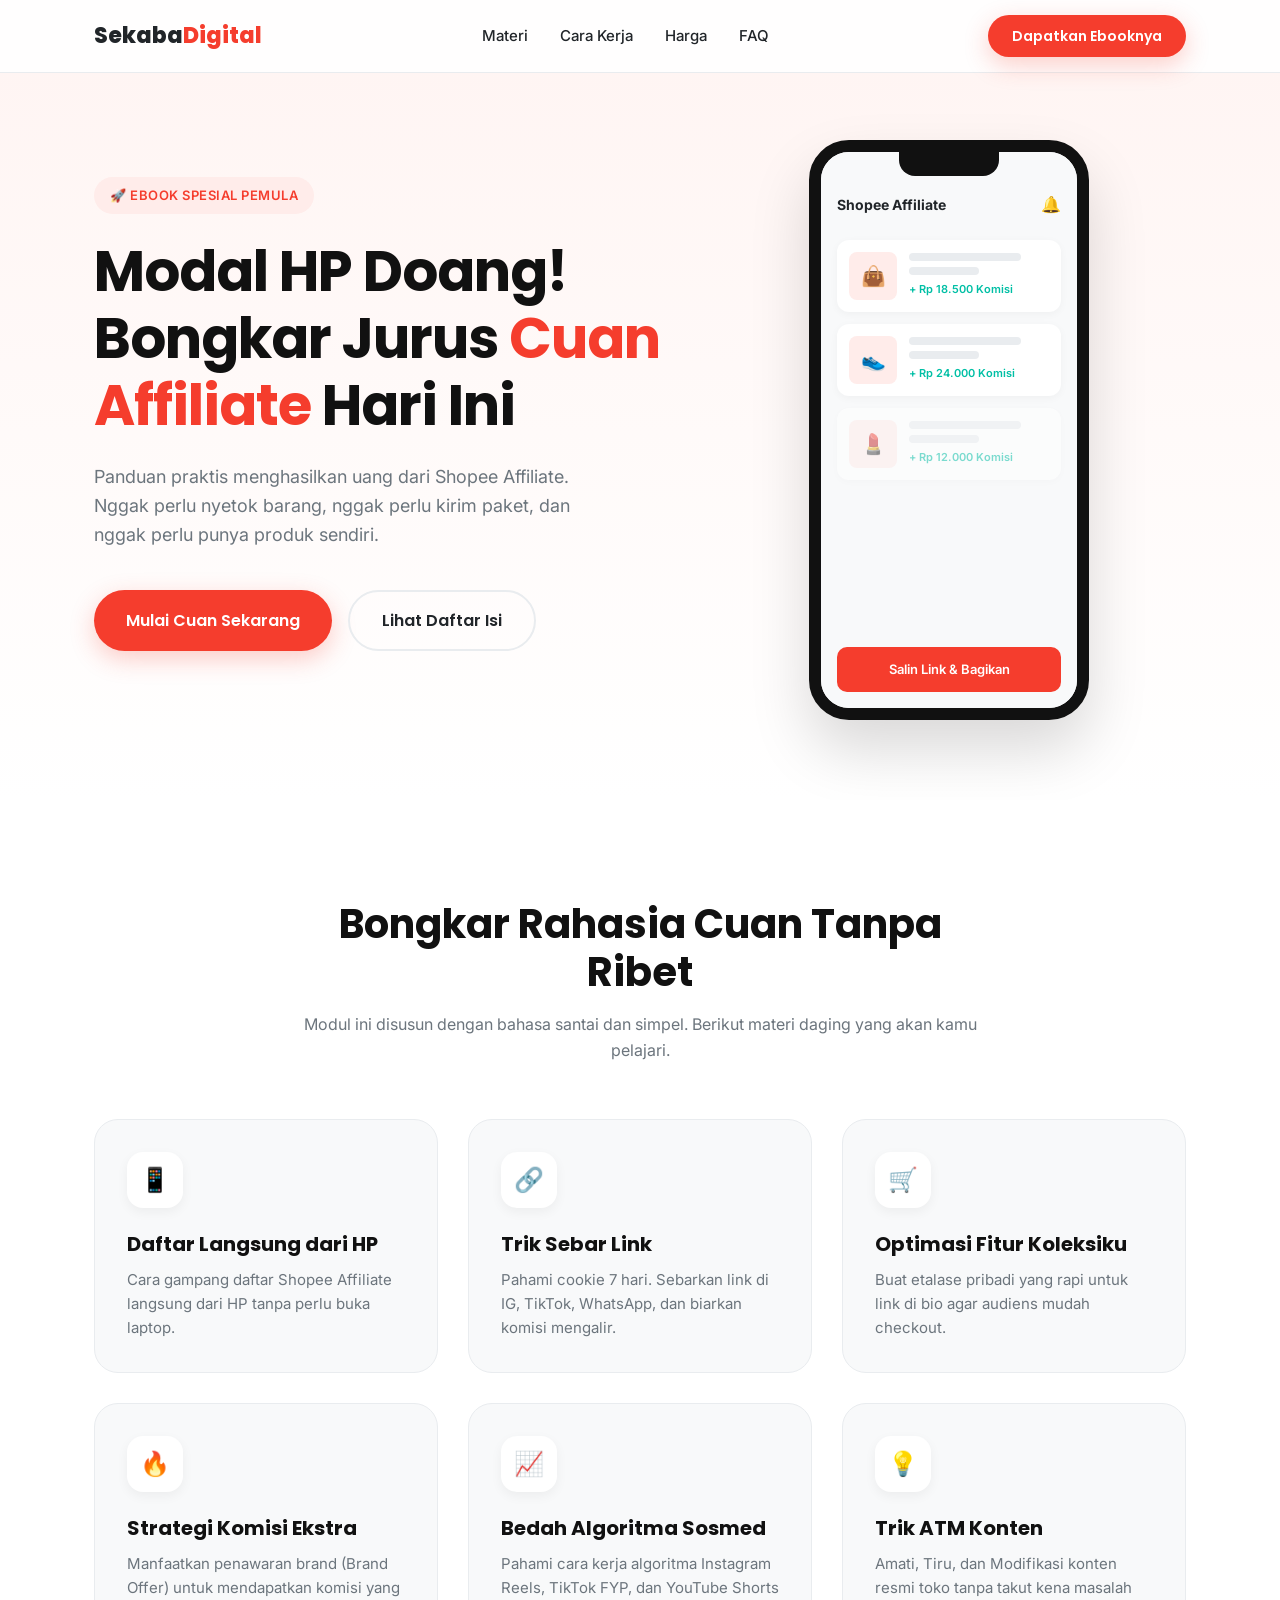
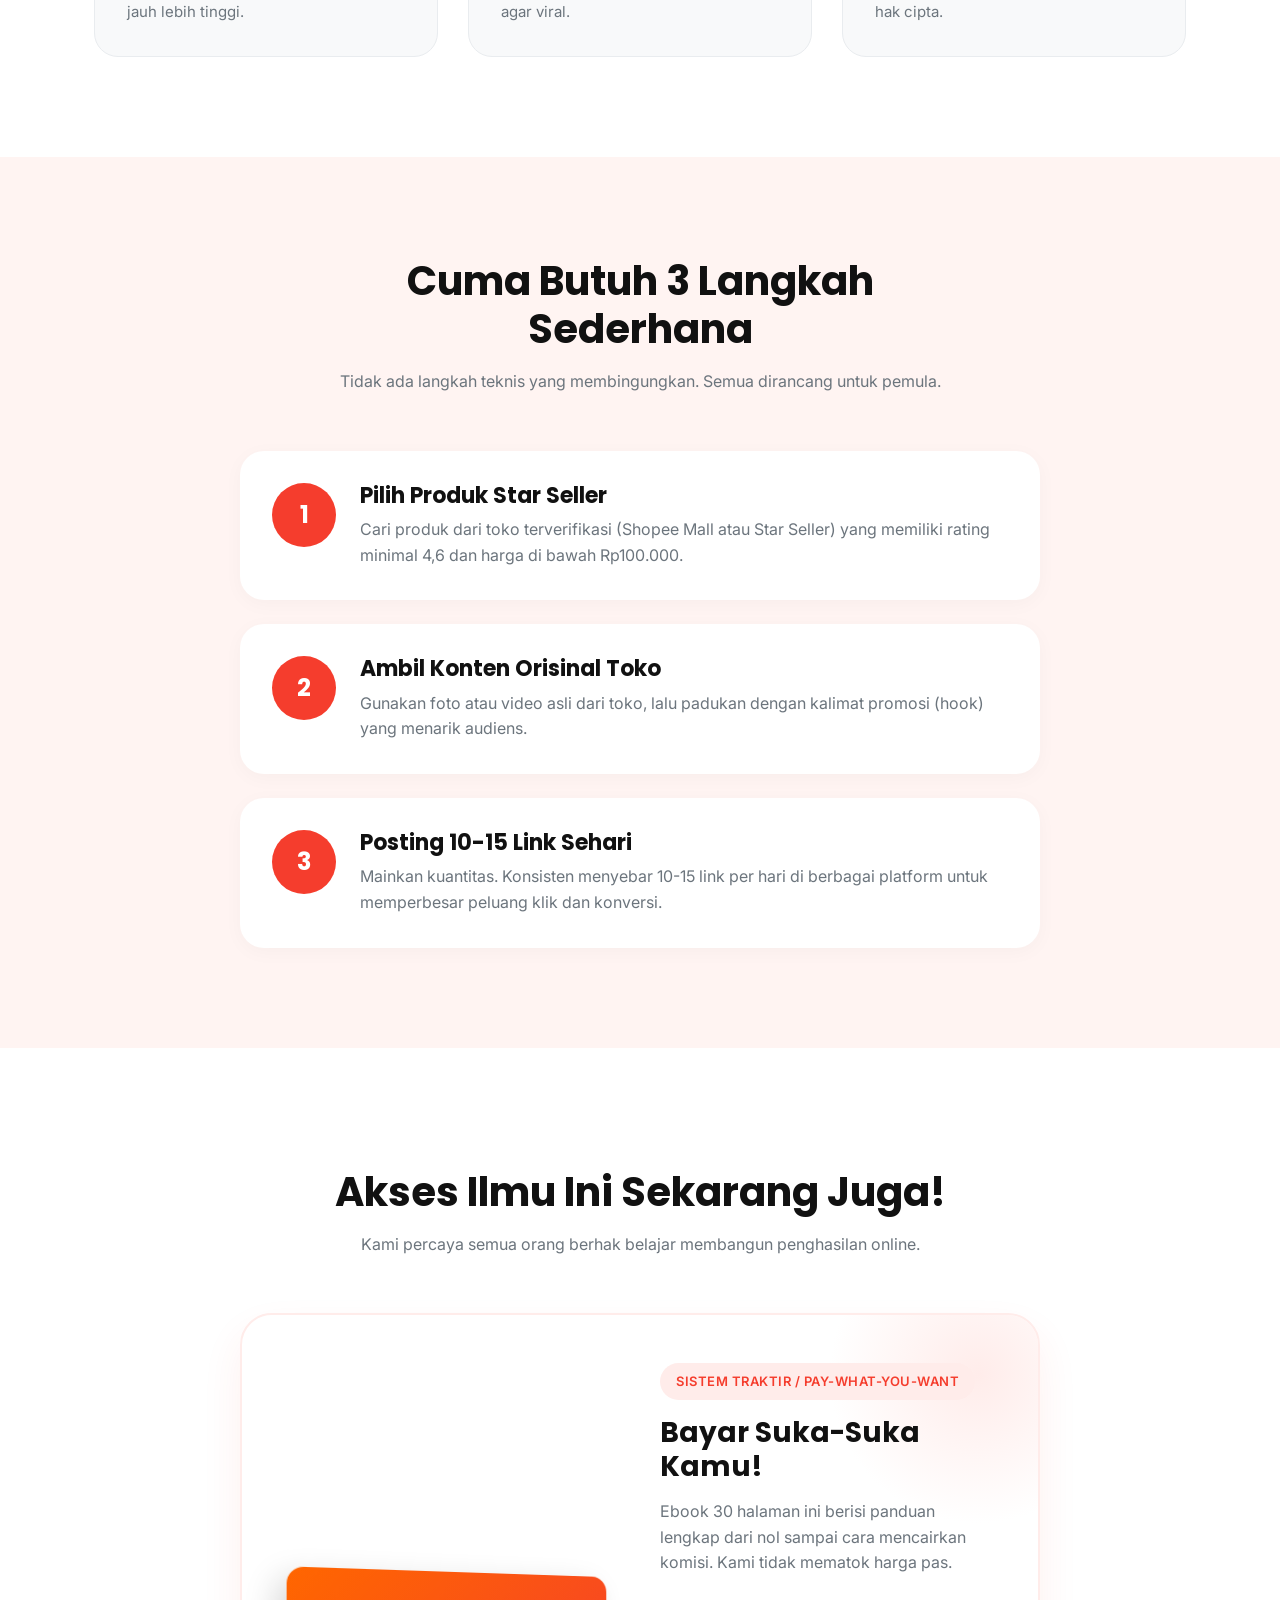
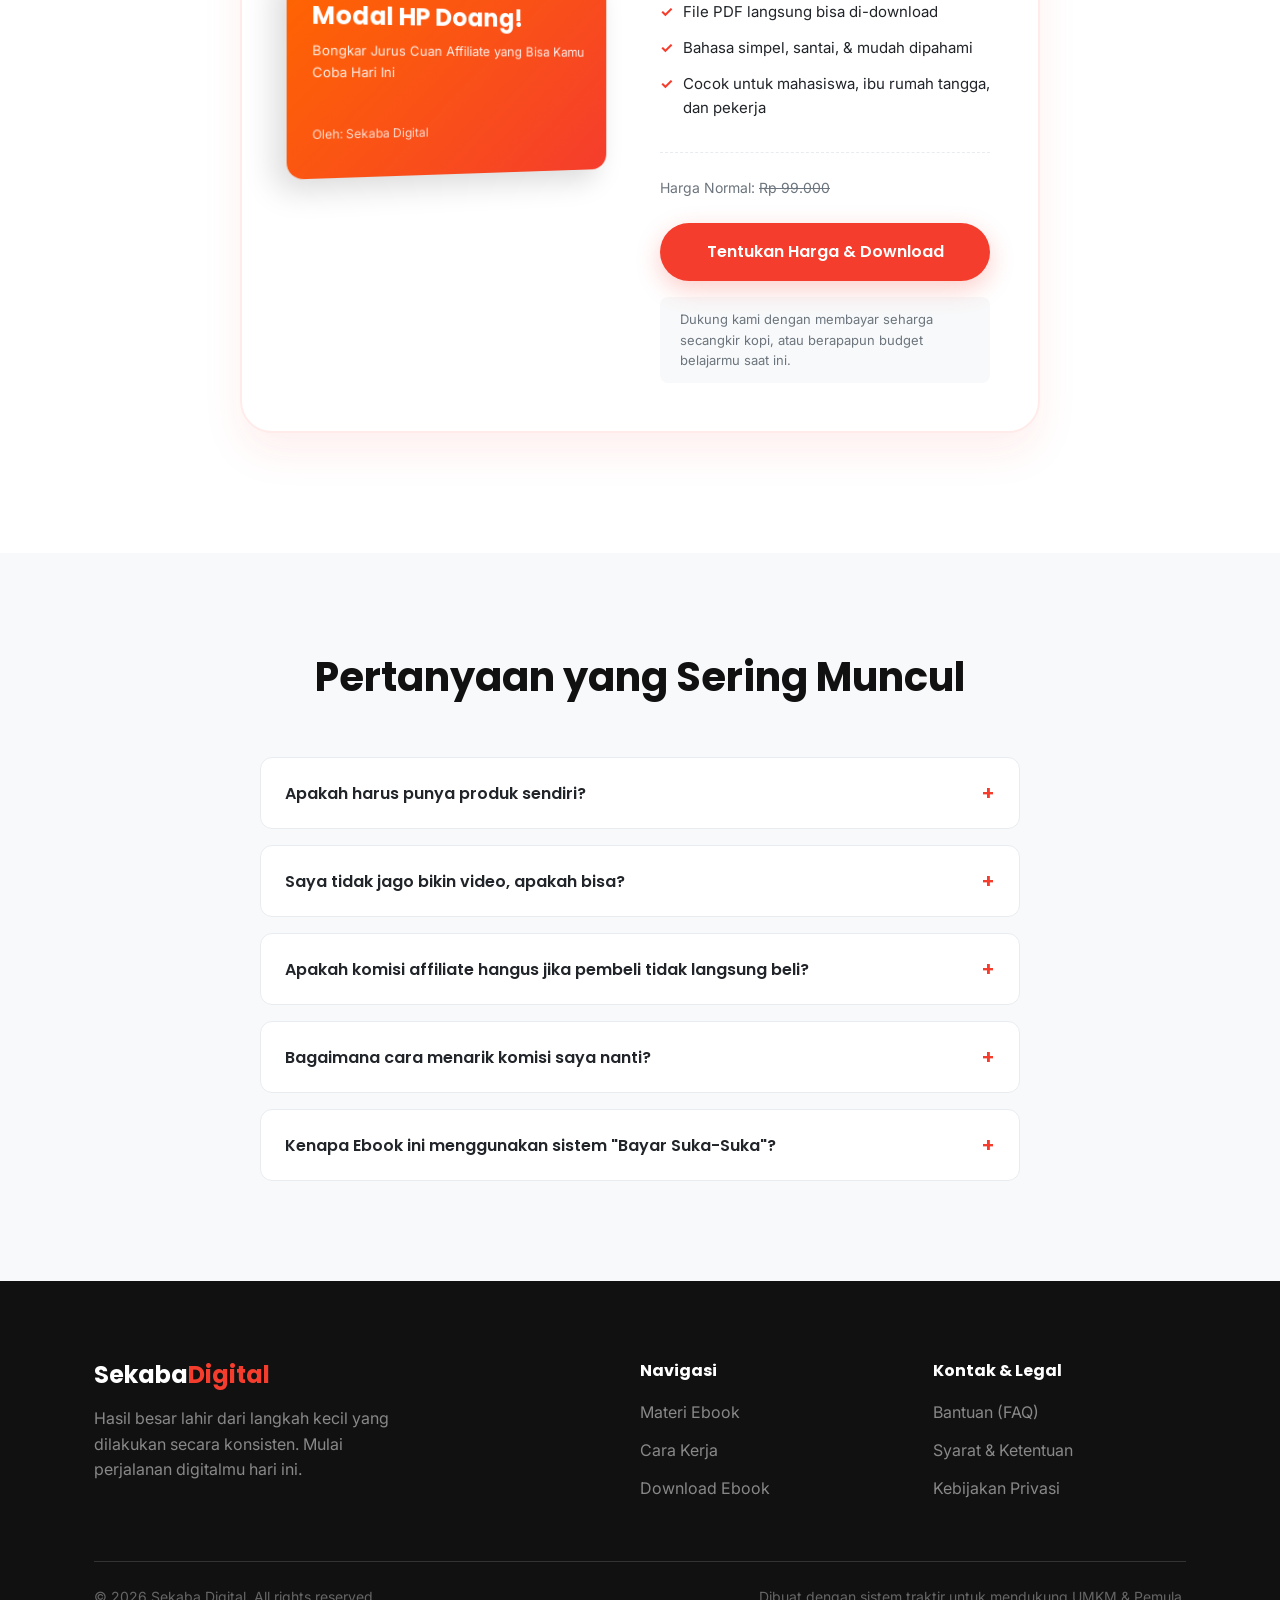
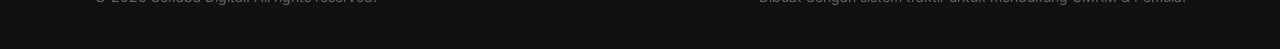
==== cuandarihp.html @ cf161fd7 "Create cuandarihp.html" ====
<!DOCTYPE html>
<html lang="id">
<head>
<meta charset="UTF-8">
<meta name="viewport" content="width=device-width, initial-scale=1.0">
<title>Modal HP Doang! - Jurus Cuan Affiliate</title>
<link rel="preconnect" href="https://fonts.googleapis.com">
<link rel="preconnect" href="https://fonts.gstatic.com" crossorigin>
<link href="https://fonts.googleapis.com/css2?family=Inter:wght@400;500;600&family=Poppins:wght@500;600;700;800&display=swap" rel="stylesheet">
<style>
  :root {
    --bg: #FFFFFF;
    --surface: #F8F9FA;
    --surface-alt: #FFF4F2;
    --text: #212529;
    --text-muted: #6C757D;
    --primary: #F53D2D; /* Shopee-style orange */
    --primary-hover: #D73222;
    --primary-light: #FFECEA;
    --accent: #FFB000;
    --green: #00BFA5;
    --border: #E9ECEF;
    --radius-lg: 24px;
    --radius-md: 16px;
    --radius-sm: 8px;
    --font-heading: 'Poppins', sans-serif;
    --font-body: 'Inter', sans-serif;
  }

  * { box-sizing: border-box; margin: 0; padding: 0; }
  html { scroll-behavior: smooth; }
  body {
    background: var(--bg);
    color: var(--text);
    font-family: var(--font-body);
    line-height: 1.6;
    -webkit-font-smoothing: antialiased;
    overflow-x: hidden;
  }
  img { max-width: 100%; display: block; }
  a { color: inherit; text-decoration: none; }
  ul { list-style: none; }
  button { font-family: inherit; cursor: pointer; border: none; background: none; color: inherit; }
  
  h1, h2, h3, h4 { font-family: var(--font-heading); line-height: 1.2; color: #111; }
  .wrap { max-width: 1140px; margin: 0 auto; padding: 0 24px; }
  
  /* Badges */
  .badge {
    display: inline-flex; align-items: center; gap: 8px;
    font-size: 13px; font-weight: 600; letter-spacing: 0.5px;
    color: var(--primary); background: var(--primary-light);
    padding: 8px 16px; border-radius: 100px;
    text-transform: uppercase;
  }

  /* Section Headings */
  .section-head { max-width: 680px; margin: 0 auto 56px; text-align: center; }
  .section-head h2 { font-size: clamp(28px, 4vw, 40px); margin-bottom: 16px; }
  .section-head p { color: var(--text-muted); font-size: 16px; }

  /* Buttons */
  .btn {
    display: inline-flex; align-items: center; justify-content: center; gap: 10px;
    font-family: var(--font-heading); font-weight: 600; font-size: 16px;
    padding: 16px 32px; border-radius: 100px;
    transition: all 0.3s ease;
    white-space: nowrap;
  }
  .btn-primary {
    background: var(--primary);
    color: #FFF;
    box-shadow: 0 8px 24px rgba(245, 61, 45, 0.25);
  }
  .btn-primary:hover {
    background: var(--primary-hover);
    transform: translateY(-2px);
    box-shadow: 0 12px 28px rgba(245, 61, 45, 0.35);
  }
  .btn-outline {
    background: transparent; color: var(--text);
    border: 2px solid var(--border);
  }
  .btn-outline:hover {
    border-color: var(--primary); color: var(--primary);
    background: var(--primary-light);
  }
  .btn-block { width: 100%; }

  /* Header */
  .header {
    position: fixed; top: 0; left: 0; right: 0; z-index: 100;
    background: rgba(255, 255, 255, 0.9);
    backdrop-filter: blur(10px);
    border-bottom: 1px solid var(--border);
    transition: all 0.3s ease;
  }
  .nav {
    display: flex; align-items: center; justify-content: space-between;
    height: 72px;
  }
  .logo { font-family: var(--font-heading); font-weight: 800; font-size: 22px; color: var(--text); }
  .logo span { color: var(--primary); }
  .nav-links { display: flex; gap: 32px; font-size: 15px; font-weight: 500; }
  .nav-links a:hover { color: var(--primary); }
  .nav-cta .btn { padding: 10px 24px; font-size: 14px; }
  .burger { display: none; flex-direction: column; gap: 5px; padding: 5px; }
  .burger span { width: 24px; height: 2px; background: var(--text); border-radius: 2px; }

  /* Hero Section */
  .hero {
    padding: 140px 0 80px;
    background: linear-gradient(180deg, var(--surface-alt) 0%, #FFFFFF 100%);
    overflow: hidden;
  }
  .hero .wrap {
    display: grid; grid-template-columns: 1.1fr 0.9fr; gap: 40px; align-items: center;
  }
  .hero h1 { font-size: clamp(36px, 5vw, 56px); margin: 24px 0; letter-spacing: -1px; }
  .hero h1 span { color: var(--primary); }
  .hero p.lead { font-size: 18px; color: var(--text-muted); margin-bottom: 40px; max-width: 500px; }
  .hero-buttons { display: flex; flex-wrap: wrap; gap: 16px; margin-bottom: 32px; }
  
  /* Mobile Phone Mockup */
  .phone-wrapper { display: flex; justify-content: center; position: relative; }
  .phone {
    width: 280px; height: 580px;
    background: #FFF;
    border: 12px solid #111;
    border-radius: 40px;
    box-shadow: 0 30px 60px rgba(0,0,0,0.15);
    position: relative; overflow: hidden;
  }
  .phone-notch {
    position: absolute; top: 0; left: 50%; transform: translateX(-50%);
    width: 100px; height: 24px;
    background: #111;
    border-bottom-left-radius: 16px; border-bottom-right-radius: 16px;
    z-index: 10;
  }
  .phone-screen {
    padding: 40px 16px 16px; height: 100%; display: flex; flex-direction: column; gap: 12px;
    background: #F8F9FA;
  }
  .p-header { display: flex; justify-content: space-between; align-items: center; margin-bottom: 10px; }
  .p-header .p-title { font-weight: 700; font-size: 14px; }
  .p-card { background: #FFF; padding: 12px; border-radius: 12px; box-shadow: 0 2px 8px rgba(0,0,0,0.04); display: flex; gap: 12px; align-items: center;}
  .p-img { width: 48px; height: 48px; background: var(--primary-light); border-radius: 8px; flex-shrink: 0; display:flex; align-items:center; justify-content:center; color:var(--primary); font-size:20px;}
  .p-info { flex: 1; }
  .p-line { height: 8px; background: #E9ECEF; border-radius: 4px; margin-bottom: 6px; }
  .p-line.w-50 { width: 50%; }
  .p-line.w-80 { width: 80%; }
  .p-earn { color: var(--green); font-size: 11px; font-weight: 600; }
  .p-button { background: var(--primary); color: white; padding: 12px; border-radius: 10px; text-align: center; font-size: 13px; font-weight: 600; margin-top: auto; }

  /* Features */
  .features { padding: 100px 0; background: #FFF; }
  .grid-3 { display: grid; grid-template-columns: repeat(3, 1fr); gap: 30px; }
  .feature-card {
    padding: 32px; background: var(--surface); border-radius: var(--radius-lg);
    border: 1px solid var(--border); transition: all 0.3s ease;
  }
  .feature-card:hover { transform: translateY(-5px); border-color: var(--primary-light); background: #FFF; box-shadow: 0 10px 30px rgba(0,0,0,0.05); }
  .f-icon { 
    width: 56px; height: 56px; background: #FFF; border-radius: 16px; 
    display: flex; align-items: center; justify-content: center; 
    font-size: 24px; margin-bottom: 24px; box-shadow: 0 4px 12px rgba(0,0,0,0.05);
  }
  .feature-card h3 { font-size: 20px; margin-bottom: 12px; }
  .feature-card p { color: var(--text-muted); font-size: 15px; }

  /* Steps Section */
  .steps { padding: 100px 0; background: var(--surface-alt); }
  .step-list { display: flex; flex-direction: column; gap: 24px; max-width: 800px; margin: 0 auto; }
  .step-item {
    display: flex; gap: 24px; align-items: flex-start;
    background: #FFF; padding: 32px; border-radius: var(--radius-lg);
    box-shadow: 0 4px 20px rgba(0,0,0,0.03);
  }
  .step-num {
    width: 64px; height: 64px; flex-shrink: 0;
    background: var(--primary); color: #FFF; border-radius: 50%;
    display: flex; align-items: center; justify-content: center;
    font-family: var(--font-heading); font-size: 24px; font-weight: 700;
  }
  .step-content h3 { font-size: 22px; margin-bottom: 8px; }
  .step-content p { color: var(--text-muted); }

  /* Pricing / Traktir System */
  .pricing { padding: 120px 0; background: #FFF; }
  .pricing-box {
    max-width: 800px; margin: 0 auto;
    background: #FFF; border: 2px solid var(--primary-light);
    border-radius: 32px; padding: 48px;
    box-shadow: 0 20px 40px rgba(245, 61, 45, 0.08);
    position: relative; overflow: hidden;
  }
  .pricing-box::before {
    content: ""; position: absolute; top: 0; right: 0; width: 300px; height: 300px;
    background: radial-gradient(circle, var(--primary-light) 0%, transparent 70%);
    transform: translate(30%, -30%); pointer-events: none;
  }
  .p-layout { display: grid; grid-template-columns: 1fr 1fr; gap: 40px; align-items: center; position: relative; z-index: 1; }
  
  .book-cover {
    background: linear-gradient(135deg, #FF6600, var(--primary));
    padding: 32px 24px; border-radius: 16px; color: #FFF;
    box-shadow: -10px 10px 30px rgba(0,0,0,0.15);
    transform: perspective(800px) rotateY(15deg);
    transition: transform 0.5s ease;
  }
  .book-cover:hover { transform: perspective(800px) rotateY(0deg); }
  .book-cover h4 { font-size: 24px; color: #FFF; margin-bottom: 8px; }
  .book-cover p { font-size: 13px; opacity: 0.9; }
  
  .p-details h3 { font-size: 28px; margin-bottom: 16px; }
  .p-details p { color: var(--text-muted); margin-bottom: 24px; }
  .checklist { display: flex; flex-direction: column; gap: 12px; margin-bottom: 32px; }
  .check-item { display: flex; gap: 10px; align-items: flex-start; font-size: 15px; color: var(--text); }
  .check-item span { color: var(--primary); font-weight: bold; }
  
  .price-tag { margin-bottom: 24px; padding-top: 24px; border-top: 1px dashed var(--border); }
  .price-tag .label { font-size: 14px; color: var(--text-muted); margin-bottom: 4px; }
  .price-tag .strike { text-decoration: line-through; color: var(--text-muted); margin-right: 8px; }
  .price-tag .amount { font-family: var(--font-heading); font-size: 36px; font-weight: 800; color: var(--primary); }
  .trust-note { display: flex; gap: 8px; align-items: center; font-size: 13px; color: var(--text-muted); margin-top: 16px; background: var(--surface); padding: 12px; border-radius: 8px;}

  /* FAQ */
  .faq { padding: 100px 0; background: var(--surface); }
  .faq-container { max-width: 760px; margin: 0 auto; display: flex; flex-direction: column; gap: 16px; }
  .faq-item {
    background: #FFF; border-radius: 12px; border: 1px solid var(--border);
    overflow: hidden;
  }
  .faq-q {
    width: 100%; display: flex; justify-content: space-between; align-items: center;
    padding: 20px 24px; font-family: var(--font-heading); font-size: 16px; font-weight: 600;
    text-align: left; color: var(--text);
  }
  .faq-icon { font-size: 20px; color: var(--primary); transition: transform 0.3s ease; }
  .faq-item.active .faq-icon { transform: rotate(45deg); }
  .faq-a {
    max-height: 0; padding: 0 24px; color: var(--text-muted); font-size: 15px;
    transition: all 0.3s ease;
  }
  .faq-item.active .faq-a { max-height: 300px; padding: 0 24px 20px; }

  /* Footer */
  .footer { background: #111; color: #FFF; padding: 80px 0 40px; }
  .footer-grid { display: grid; grid-template-columns: 2fr 1fr 1fr; gap: 40px; margin-bottom: 60px; }
  .f-brand h2 { color: #FFF; margin-bottom: 16px; }
  .f-brand span { color: var(--primary); }
  .f-brand p { color: #888; max-width: 300px; }
  .f-links h4 { color: #FFF; margin-bottom: 20px; font-size: 16px; }
  .f-links ul { display: flex; flex-direction: column; gap: 12px; }
  .f-links a { color: #888; transition: color 0.2s; }
  .f-links a:hover { color: var(--primary); }
  .f-bottom { border-top: 1px solid #333; padding-top: 24px; display: flex; justify-content: space-between; color: #666; font-size: 14px; }

  /* Animations */
  .fade-up { opacity: 0; transform: translateY(30px); transition: all 0.8s cubic-bezier(0.16, 1, 0.3, 1); }
  .fade-up.visible { opacity: 1; transform: translateY(0); }

  /* Responsive */
  @media (max-width: 992px) {
    .hero .wrap { grid-template-columns: 1fr; text-align: center; }
    .hero p.lead { margin: 0 auto 32px; }
    .hero-buttons { justify-content: center; }
    .phone-wrapper { display: none; /* Hide phone on small screens for simplicity */ }
    .p-layout { grid-template-columns: 1fr; }
    .book-cover { max-width: 300px; margin: 0 auto; transform: none; }
  }
  @media (max-width: 768px) {
    .nav-links, .nav-cta .btn { display: none; }
    .burger { display: flex; }
    .grid-3 { grid-template-columns: 1fr; }
    .footer-grid { grid-template-columns: 1fr; }
    .pricing-box { padding: 32px 24px; }
    .f-bottom { flex-direction: column; gap: 16px; text-align: center; }
  }
</style>
</head>
<body>

<header class="header" id="header">
  <div class="wrap nav">
    <div class="logo">Sekaba<span>Digital</span></div>
    <div class="nav-links">
      <a href="#fitur">Materi</a>
      <a href="#cara-kerja">Cara Kerja</a>
      <a href="#harga">Harga</a>
      <a href="#faq">FAQ</a>
    </div>
    <div class="nav-cta">
      <a href="#harga" class="btn btn-primary">Dapatkan Ebooknya</a>
      <button class="burger" aria-label="Menu"><span></span><span></span><span></span></button>
    </div>
  </div>
</header>

<section class="hero">
  <div class="wrap">
    <div class="fade-up">
      <div class="badge">🚀 Ebook Spesial Pemula</div>
      <h1>Modal HP Doang! Bongkar Jurus <span>Cuan Affiliate</span> Hari Ini</h1>
      <p class="lead">Panduan praktis menghasilkan uang dari Shopee Affiliate. Nggak perlu nyetok barang, nggak perlu kirim paket, dan nggak perlu punya produk sendiri.</p>
      <div class="hero-buttons">
        <a href="#harga" class="btn btn-primary">Mulai Cuan Sekarang</a>
        <a href="#fitur" class="btn btn-outline">Lihat Daftar Isi</a>
      </div>
    </div>
    <div class="phone-wrapper fade-up" style="transition-delay: 0.2s;">
      <div class="phone">
        <div class="phone-notch"></div>
        <div class="phone-screen">
          <div class="p-header"><span class="p-title">Shopee Affiliate</span> <span>🔔</span></div>
          <div class="p-card">
            <div class="p-img">👜</div>
            <div class="p-info">
              <div class="p-line w-80"></div>
              <div class="p-line w-50"></div>
              <div class="p-earn">+ Rp 18.500 Komisi</div>
            </div>
          </div>
          <div class="p-card">
            <div class="p-img">👟</div>
            <div class="p-info">
              <div class="p-line w-80"></div>
              <div class="p-line w-50"></div>
              <div class="p-earn">+ Rp 24.000 Komisi</div>
            </div>
          </div>
          <div class="p-card" style="opacity: 0.5;">
            <div class="p-img">💄</div>
            <div class="p-info">
              <div class="p-line w-80"></div>
              <div class="p-line w-50"></div>
              <div class="p-earn">+ Rp 12.000 Komisi</div>
            </div>
          </div>
          <div class="p-button">Salin Link & Bagikan</div>
        </div>
      </div>
    </div>
  </div>
</section>

<section class="features" id="fitur">
  <div class="wrap">
    <div class="section-head fade-up">
      <h2>Bongkar Rahasia Cuan Tanpa Ribet</h2>
      <p>Modul ini disusun dengan bahasa santai dan simpel. Berikut materi daging yang akan kamu pelajari.</p>
    </div>
    <div class="grid-3">
      <div class="feature-card fade-up">
        <div class="f-icon">📱</div>
        <h3>Daftar Langsung dari HP</h3>
        <p>Cara gampang daftar Shopee Affiliate langsung dari HP tanpa perlu buka laptop.</p>
      </div>
      <div class="feature-card fade-up" style="transition-delay: 0.1s;">
        <div class="f-icon">🔗</div>
        <h3>Trik Sebar Link</h3>
        <p>Pahami cookie 7 hari. Sebarkan link di IG, TikTok, WhatsApp, dan biarkan komisi mengalir.</p>
      </div>
      <div class="feature-card fade-up" style="transition-delay: 0.2s;">
        <div class="f-icon">🛒</div>
        <h3>Optimasi Fitur Koleksiku</h3>
        <p>Buat etalase pribadi yang rapi untuk link di bio agar audiens mudah checkout.</p>
      </div>
      <div class="feature-card fade-up">
        <div class="f-icon">🔥</div>
        <h3>Strategi Komisi Ekstra</h3>
        <p>Manfaatkan penawaran brand (Brand Offer) untuk mendapatkan komisi yang jauh lebih tinggi.</p>
      </div>
      <div class="feature-card fade-up" style="transition-delay: 0.1s;">
        <div class="f-icon">📈</div>
        <h3>Bedah Algoritma Sosmed</h3>
        <p>Pahami cara kerja algoritma Instagram Reels, TikTok FYP, dan YouTube Shorts agar viral.</p>
      </div>
      <div class="feature-card fade-up" style="transition-delay: 0.2s;">
        <div class="f-icon">💡</div>
        <h3>Trik ATM Konten</h3>
        <p>Amati, Tiru, dan Modifikasi konten resmi toko tanpa takut kena masalah hak cipta.</p>
      </div>
    </div>
  </div>
</section>

<section class="steps" id="cara-kerja">
  <div class="wrap">
    <div class="section-head fade-up">
      <h2>Cuma Butuh 3 Langkah Sederhana</h2>
      <p>Tidak ada langkah teknis yang membingungkan. Semua dirancang untuk pemula.</p>
    </div>
    <div class="step-list">
      <div class="step-item fade-up">
        <div class="step-num">1</div>
        <div class="step-content">
          <h3>Pilih Produk Star Seller</h3>
          <p>Cari produk dari toko terverifikasi (Shopee Mall atau Star Seller) yang memiliki rating minimal 4,6 dan harga di bawah Rp100.000.</p>
        </div>
      </div>
      <div class="step-item fade-up">
        <div class="step-num">2</div>
        <div class="step-content">
          <h3>Ambil Konten Orisinal Toko</h3>
          <p>Gunakan foto atau video asli dari toko, lalu padukan dengan kalimat promosi (hook) yang menarik audiens.</p>
        </div>
      </div>
      <div class="step-item fade-up">
        <div class="step-num">3</div>
        <div class="step-content">
          <h3>Posting 10-15 Link Sehari</h3>
          <p>Mainkan kuantitas. Konsisten menyebar 10-15 link per hari di berbagai platform untuk memperbesar peluang klik dan konversi.</p>
        </div>
      </div>
    </div>
  </div>
</section>

<section class="pricing" id="harga">
  <div class="wrap">
    <div class="section-head fade-up">
      <h2>Akses Ilmu Ini Sekarang Juga!</h2>
      <p>Kami percaya semua orang berhak belajar membangun penghasilan online.</p>
    </div>
    <div class="pricing-box fade-up">
      <div class="p-layout">
        <div class="book-cover">
          <h4>Modal HP Doang!</h4>
          <p>Bongkar Jurus Cuan Affiliate yang Bisa Kamu Coba Hari Ini</p>
          <div style="margin-top: 40px; font-size: 12px; opacity: 0.8;">Oleh: Sekaba Digital</div>
        </div>
        <div class="p-details">
          <div class="badge" style="margin-bottom: 16px;">Sistem Traktir / Pay-What-You-Want</div>
          <h3>Bayar Suka-Suka Kamu!</h3>
          <p>Ebook 30 halaman ini berisi panduan lengkap dari nol sampai cara mencairkan komisi. Kami tidak mematok harga pas.</p>
          
          <div class="checklist">
            <div class="check-item"><span>✓</span> File PDF langsung bisa di-download</div>
            <div class="check-item"><span>✓</span> Bahasa simpel, santai, & mudah dipahami</div>
            <div class="check-item"><span>✓</span> Cocok untuk mahasiswa, ibu rumah tangga, dan pekerja</div>
          </div>

          <div class="price-tag">
            <div class="label">Harga Normal: <span class="strike">Rp 99.000</span></div>
            
          </div>
          
          <a href="http://lynk.id/sekabadigital/6kp68p6jv88n/checkout" class="btn btn-primary btn-block" target="_blank">Tentukan Harga & Download</a>
          
          <div class="trust-note">
            <span></span> Dukung kami dengan membayar seharga secangkir kopi, atau berapapun budget belajarmu saat ini.
          </div>
        </div>
      </div>
    </div>
  </div>
</section>

<section class="faq" id="faq">
  <div class="wrap">
    <div class="section-head fade-up">
      <h2>Pertanyaan yang Sering Muncul</h2>
    </div>
    <div class="faq-container">
      <div class="faq-item fade-up">
        <button class="faq-q">Apakah harus punya produk sendiri? <span class="faq-icon">+</span></button>
        <div class="faq-a">Sama sekali tidak. Menjadi affiliate berarti kamu mempromosikan produk milik orang lain. Kamu tidak perlu menyetok barang atau mengurus pengiriman paket.</div>
      </div>
      <div class="faq-item fade-up">
        <button class="faq-q">Saya tidak jago bikin video, apakah bisa? <span class="faq-icon">+</span></button>
        <div class="faq-a">Sangat bisa! Ebook ini mengajarkan prinsip ATM (Amati, Tiru, Modifikasi). Kamu boleh menggunakan foto atau video resmi dari toko, asalkan bukan menjiplak milik kreator lain.</div>
      </div>
      <div class="faq-item fade-up">
        <button class="faq-q">Apakah komisi affiliate hangus jika pembeli tidak langsung beli? <span class="faq-icon">+</span></button>
        <div class="faq-a">Tidak. Link affiliate Shopee memiliki sistem "cookie" yang berlaku selama 7 hari di perangkat pembeli. Selama transaksi dilakukan dalam kurun waktu tersebut, kamu tetap mendapat komisi.</div>
      </div>
      <div class="faq-item fade-up">
        <button class="faq-q">Bagaimana cara menarik komisi saya nanti? <span class="faq-icon">+</span></button>
        <div class="faq-a">Komisi bisa langsung dicairkan ke rekeningmu. Kamu hanya perlu melengkapi data di aplikasi Shopee, seperti foto buku tabungan, KTP, dan NPWP.</div>
      </div>
      <div class="faq-item fade-up">
        <button class="faq-q">Kenapa Ebook ini menggunakan sistem "Bayar Suka-Suka"? <span class="faq-icon">+</span></button>
        <div class="faq-a">Kami ingin materi ini bisa dijangkau oleh siapa saja, terlepas dari kondisi finansial mereka saat ini. Lewat sistem traktir, kamu bisa menyesuaikan harga dengan budget yang kamu miliki.</div>
      </div>
    </div>
  </div>
</section>

<footer class="footer">
  <div class="wrap">
    <div class="footer-grid">
      <div class="f-brand">
        <h2>Sekaba<span>Digital</span></h2>
        <p>Hasil besar lahir dari langkah kecil yang dilakukan secara konsisten. Mulai perjalanan digitalmu hari ini.</p>
      </div>
      <div class="f-links">
        <h4>Navigasi</h4>
        <ul>
          <li><a href="#fitur">Materi Ebook</a></li>
          <li><a href="#cara-kerja">Cara Kerja</a></li>
          <li><a href="#harga">Download Ebook</a></li>
        </ul>
      </div>
      <div class="f-links">
        <h4>Kontak & Legal</h4>
        <ul>
          <li><a href="#">Bantuan (FAQ)</a></li>
          <li><a href="#">Syarat & Ketentuan</a></li>
          <li><a href="#">Kebijakan Privasi</a></li>
        </ul>
      </div>
    </div>
    <div class="f-bottom">
      <div>© 2026 Sekaba Digital. All rights reserved.</div>
      <div>Dibuat dengan sistem traktir untuk mendukung UMKM & Pemula.</div>
    </div>
  </div>
</footer>

<script>
  // Header scroll effect
  const header = document.getElementById('header');
  window.addEventListener('scroll', () => {
    if (window.scrollY > 20) {
      header.style.boxShadow = '0 4px 20px rgba(0,0,0,0.05)';
    } else {
      header.style.boxShadow = 'none';
    }
  });

  // FAQ Accordion
  const faqItems = document.querySelectorAll('.faq-item');
  faqItems.forEach(item => {
    const btn = item.querySelector('.faq-q');
    btn.addEventListener('click', () => {
      const isActive = item.classList.contains('active');
      faqItems.forEach(el => el.classList.remove('active'));
      if (!isActive) item.classList.add('active');
    });
  });

  // Intersection Observer for scroll animations (fade-up)
  const fadeElements = document.querySelectorAll('.fade-up');
  const observer = new IntersectionObserver((entries) => {
    entries.forEach(entry => {
      if (entry.isIntersecting) {
        entry.target.classList.add('visible');
        observer.unobserve(entry.target);
      }
    });
  }, { threshold: 0.1 });

  fadeElements.forEach(el => observer.observe(el));
</script>

</body>
</html>
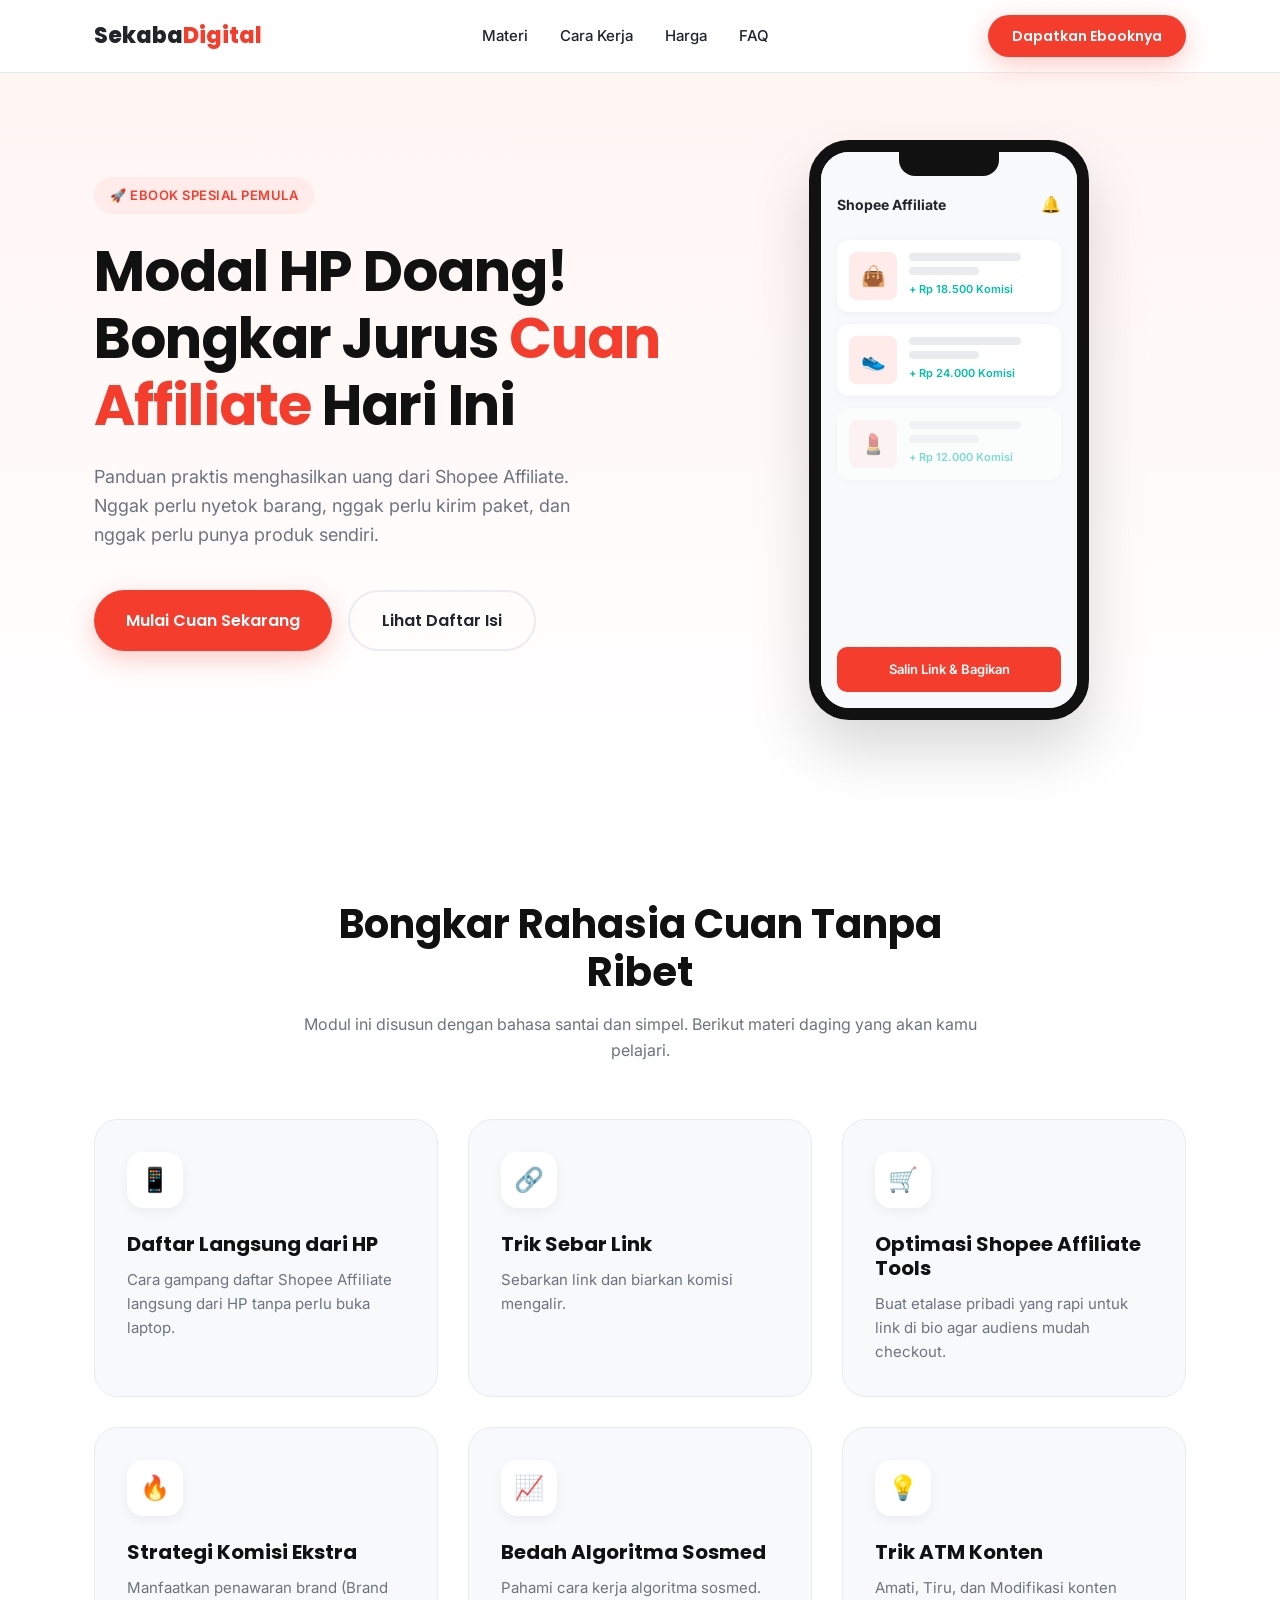
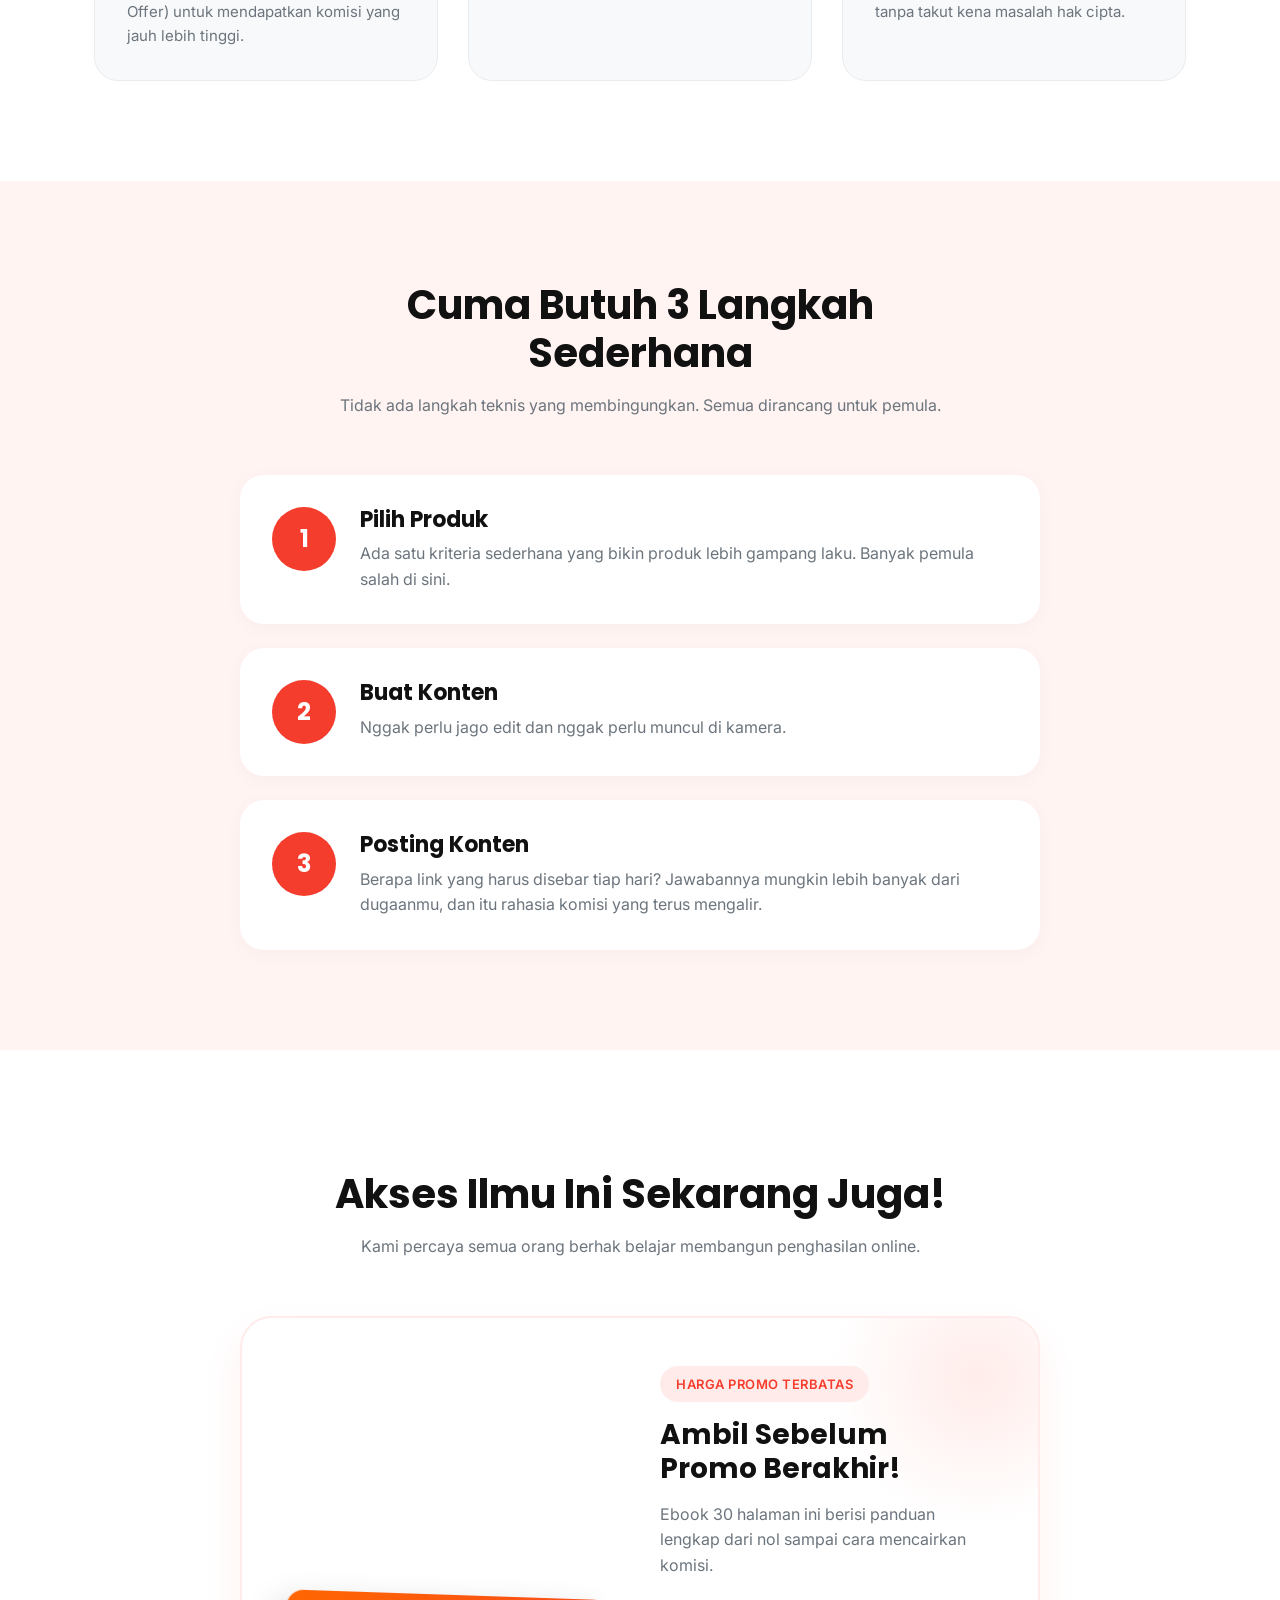
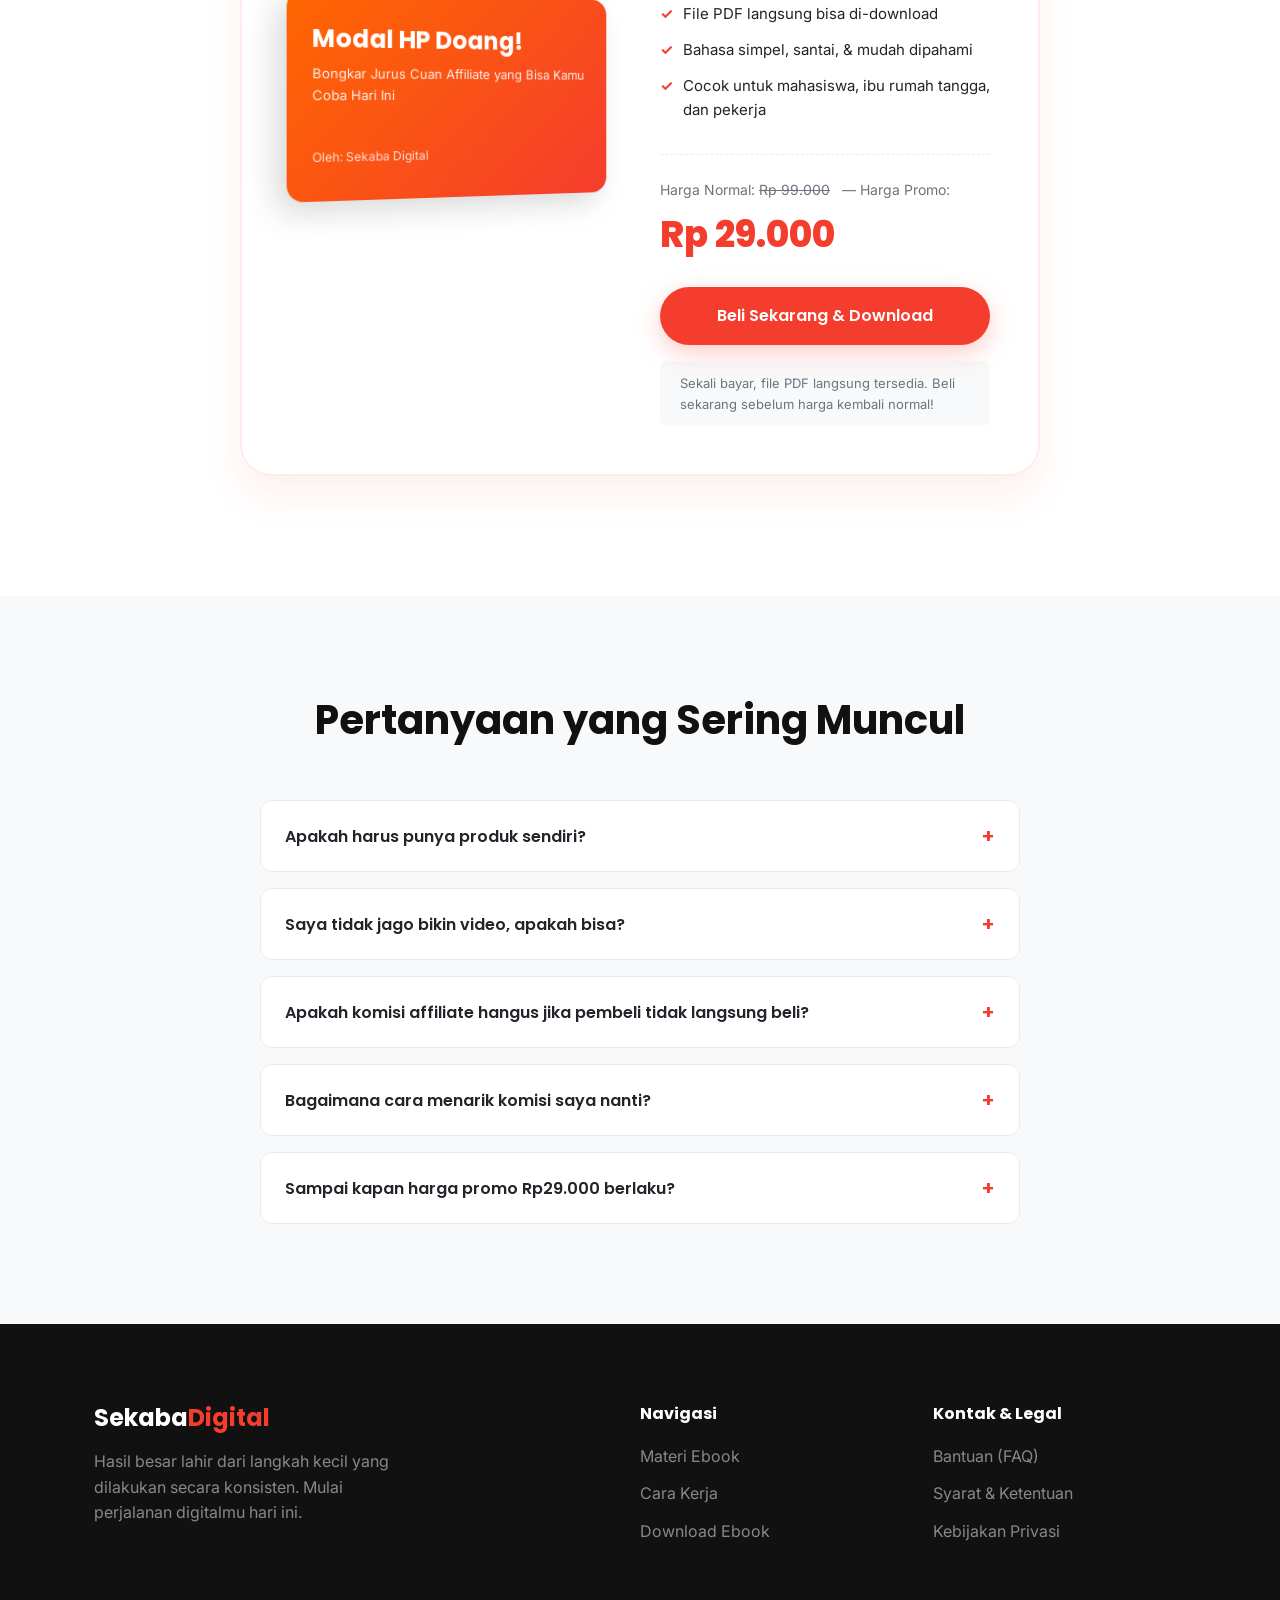
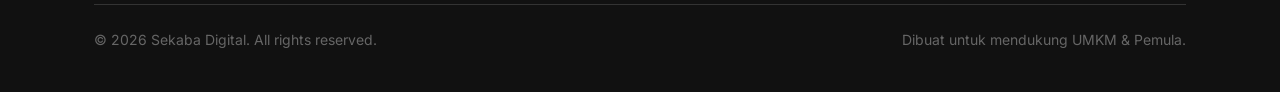
==== commit 534ef992: "Update cuandarihp.html" ====
--- a/cuandarihp.html
+++ b/cuandarihp.html
@@ -1,559 +1,1239 @@
 <!DOCTYPE html>
 <html lang="id">
+
 <head>
-<meta charset="UTF-8">
-<meta name="viewport" content="width=device-width, initial-scale=1.0">
-<title>Modal HP Doang! - Jurus Cuan Affiliate</title>
-<link rel="preconnect" href="https://fonts.googleapis.com">
-<link rel="preconnect" href="https://fonts.gstatic.com" crossorigin>
-<link href="https://fonts.googleapis.com/css2?family=Inter:wght@400;500;600&family=Poppins:wght@500;600;700;800&display=swap" rel="stylesheet">
-<style>
-  :root {
-    --bg: #FFFFFF;
-    --surface: #F8F9FA;
-    --surface-alt: #FFF4F2;
-    --text: #212529;
-    --text-muted: #6C757D;
-    --primary: #F53D2D; /* Shopee-style orange */
-    --primary-hover: #D73222;
-    --primary-light: #FFECEA;
-    --accent: #FFB000;
-    --green: #00BFA5;
-    --border: #E9ECEF;
-    --radius-lg: 24px;
-    --radius-md: 16px;
-    --radius-sm: 8px;
-    --font-heading: 'Poppins', sans-serif;
-    --font-body: 'Inter', sans-serif;
-  }
-
-  * { box-sizing: border-box; margin: 0; padding: 0; }
-  html { scroll-behavior: smooth; }
-  body {
-    background: var(--bg);
-    color: var(--text);
-    font-family: var(--font-body);
-    line-height: 1.6;
-    -webkit-font-smoothing: antialiased;
-    overflow-x: hidden;
-  }
-  img { max-width: 100%; display: block; }
-  a { color: inherit; text-decoration: none; }
-  ul { list-style: none; }
-  button { font-family: inherit; cursor: pointer; border: none; background: none; color: inherit; }
-  
-  h1, h2, h3, h4 { font-family: var(--font-heading); line-height: 1.2; color: #111; }
-  .wrap { max-width: 1140px; margin: 0 auto; padding: 0 24px; }
-  
-  /* Badges */
-  .badge {
-    display: inline-flex; align-items: center; gap: 8px;
-    font-size: 13px; font-weight: 600; letter-spacing: 0.5px;
-    color: var(--primary); background: var(--primary-light);
-    padding: 8px 16px; border-radius: 100px;
-    text-transform: uppercase;
-  }
-
-  /* Section Headings */
-  .section-head { max-width: 680px; margin: 0 auto 56px; text-align: center; }
-  .section-head h2 { font-size: clamp(28px, 4vw, 40px); margin-bottom: 16px; }
-  .section-head p { color: var(--text-muted); font-size: 16px; }
-
-  /* Buttons */
-  .btn {
-    display: inline-flex; align-items: center; justify-content: center; gap: 10px;
-    font-family: var(--font-heading); font-weight: 600; font-size: 16px;
-    padding: 16px 32px; border-radius: 100px;
-    transition: all 0.3s ease;
-    white-space: nowrap;
-  }
-  .btn-primary {
-    background: var(--primary);
-    color: #FFF;
-    box-shadow: 0 8px 24px rgba(245, 61, 45, 0.25);
-  }
-  .btn-primary:hover {
-    background: var(--primary-hover);
-    transform: translateY(-2px);
-    box-shadow: 0 12px 28px rgba(245, 61, 45, 0.35);
-  }
-  .btn-outline {
-    background: transparent; color: var(--text);
-    border: 2px solid var(--border);
-  }
-  .btn-outline:hover {
-    border-color: var(--primary); color: var(--primary);
-    background: var(--primary-light);
-  }
-  .btn-block { width: 100%; }
-
-  /* Header */
-  .header {
-    position: fixed; top: 0; left: 0; right: 0; z-index: 100;
-    background: rgba(255, 255, 255, 0.9);
-    backdrop-filter: blur(10px);
-    border-bottom: 1px solid var(--border);
-    transition: all 0.3s ease;
-  }
-  .nav {
-    display: flex; align-items: center; justify-content: space-between;
-    height: 72px;
-  }
-  .logo { font-family: var(--font-heading); font-weight: 800; font-size: 22px; color: var(--text); }
-  .logo span { color: var(--primary); }
-  .nav-links { display: flex; gap: 32px; font-size: 15px; font-weight: 500; }
-  .nav-links a:hover { color: var(--primary); }
-  .nav-cta .btn { padding: 10px 24px; font-size: 14px; }
-  .burger { display: none; flex-direction: column; gap: 5px; padding: 5px; }
-  .burger span { width: 24px; height: 2px; background: var(--text); border-radius: 2px; }
-
-  /* Hero Section */
-  .hero {
-    padding: 140px 0 80px;
-    background: linear-gradient(180deg, var(--surface-alt) 0%, #FFFFFF 100%);
-    overflow: hidden;
-  }
-  .hero .wrap {
-    display: grid; grid-template-columns: 1.1fr 0.9fr; gap: 40px; align-items: center;
-  }
-  .hero h1 { font-size: clamp(36px, 5vw, 56px); margin: 24px 0; letter-spacing: -1px; }
-  .hero h1 span { color: var(--primary); }
-  .hero p.lead { font-size: 18px; color: var(--text-muted); margin-bottom: 40px; max-width: 500px; }
-  .hero-buttons { display: flex; flex-wrap: wrap; gap: 16px; margin-bottom: 32px; }
-  
-  /* Mobile Phone Mockup */
-  .phone-wrapper { display: flex; justify-content: center; position: relative; }
-  .phone {
-    width: 280px; height: 580px;
-    background: #FFF;
-    border: 12px solid #111;
-    border-radius: 40px;
-    box-shadow: 0 30px 60px rgba(0,0,0,0.15);
-    position: relative; overflow: hidden;
-  }
-  .phone-notch {
-    position: absolute; top: 0; left: 50%; transform: translateX(-50%);
-    width: 100px; height: 24px;
-    background: #111;
-    border-bottom-left-radius: 16px; border-bottom-right-radius: 16px;
-    z-index: 10;
-  }
-  .phone-screen {
-    padding: 40px 16px 16px; height: 100%; display: flex; flex-direction: column; gap: 12px;
-    background: #F8F9FA;
-  }
-  .p-header { display: flex; justify-content: space-between; align-items: center; margin-bottom: 10px; }
-  .p-header .p-title { font-weight: 700; font-size: 14px; }
-  .p-card { background: #FFF; padding: 12px; border-radius: 12px; box-shadow: 0 2px 8px rgba(0,0,0,0.04); display: flex; gap: 12px; align-items: center;}
-  .p-img { width: 48px; height: 48px; background: var(--primary-light); border-radius: 8px; flex-shrink: 0; display:flex; align-items:center; justify-content:center; color:var(--primary); font-size:20px;}
-  .p-info { flex: 1; }
-  .p-line { height: 8px; background: #E9ECEF; border-radius: 4px; margin-bottom: 6px; }
-  .p-line.w-50 { width: 50%; }
-  .p-line.w-80 { width: 80%; }
-  .p-earn { color: var(--green); font-size: 11px; font-weight: 600; }
-  .p-button { background: var(--primary); color: white; padding: 12px; border-radius: 10px; text-align: center; font-size: 13px; font-weight: 600; margin-top: auto; }
-
-  /* Features */
-  .features { padding: 100px 0; background: #FFF; }
-  .grid-3 { display: grid; grid-template-columns: repeat(3, 1fr); gap: 30px; }
-  .feature-card {
-    padding: 32px; background: var(--surface); border-radius: var(--radius-lg);
-    border: 1px solid var(--border); transition: all 0.3s ease;
-  }
-  .feature-card:hover { transform: translateY(-5px); border-color: var(--primary-light); background: #FFF; box-shadow: 0 10px 30px rgba(0,0,0,0.05); }
-  .f-icon { 
-    width: 56px; height: 56px; background: #FFF; border-radius: 16px; 
-    display: flex; align-items: center; justify-content: center; 
-    font-size: 24px; margin-bottom: 24px; box-shadow: 0 4px 12px rgba(0,0,0,0.05);
-  }
-  .feature-card h3 { font-size: 20px; margin-bottom: 12px; }
-  .feature-card p { color: var(--text-muted); font-size: 15px; }
-
-  /* Steps Section */
-  .steps { padding: 100px 0; background: var(--surface-alt); }
-  .step-list { display: flex; flex-direction: column; gap: 24px; max-width: 800px; margin: 0 auto; }
-  .step-item {
-    display: flex; gap: 24px; align-items: flex-start;
-    background: #FFF; padding: 32px; border-radius: var(--radius-lg);
-    box-shadow: 0 4px 20px rgba(0,0,0,0.03);
-  }
-  .step-num {
-    width: 64px; height: 64px; flex-shrink: 0;
-    background: var(--primary); color: #FFF; border-radius: 50%;
-    display: flex; align-items: center; justify-content: center;
-    font-family: var(--font-heading); font-size: 24px; font-weight: 700;
-  }
-  .step-content h3 { font-size: 22px; margin-bottom: 8px; }
-  .step-content p { color: var(--text-muted); }
-
-  /* Pricing / Traktir System */
-  .pricing { padding: 120px 0; background: #FFF; }
-  .pricing-box {
-    max-width: 800px; margin: 0 auto;
-    background: #FFF; border: 2px solid var(--primary-light);
-    border-radius: 32px; padding: 48px;
-    box-shadow: 0 20px 40px rgba(245, 61, 45, 0.08);
-    position: relative; overflow: hidden;
-  }
-  .pricing-box::before {
-    content: ""; position: absolute; top: 0; right: 0; width: 300px; height: 300px;
-    background: radial-gradient(circle, var(--primary-light) 0%, transparent 70%);
-    transform: translate(30%, -30%); pointer-events: none;
-  }
-  .p-layout { display: grid; grid-template-columns: 1fr 1fr; gap: 40px; align-items: center; position: relative; z-index: 1; }
-  
-  .book-cover {
-    background: linear-gradient(135deg, #FF6600, var(--primary));
-    padding: 32px 24px; border-radius: 16px; color: #FFF;
-    box-shadow: -10px 10px 30px rgba(0,0,0,0.15);
-    transform: perspective(800px) rotateY(15deg);
-    transition: transform 0.5s ease;
-  }
-  .book-cover:hover { transform: perspective(800px) rotateY(0deg); }
-  .book-cover h4 { font-size: 24px; color: #FFF; margin-bottom: 8px; }
-  .book-cover p { font-size: 13px; opacity: 0.9; }
-  
-  .p-details h3 { font-size: 28px; margin-bottom: 16px; }
-  .p-details p { color: var(--text-muted); margin-bottom: 24px; }
-  .checklist { display: flex; flex-direction: column; gap: 12px; margin-bottom: 32px; }
-  .check-item { display: flex; gap: 10px; align-items: flex-start; font-size: 15px; color: var(--text); }
-  .check-item span { color: var(--primary); font-weight: bold; }
-  
-  .price-tag { margin-bottom: 24px; padding-top: 24px; border-top: 1px dashed var(--border); }
-  .price-tag .label { font-size: 14px; color: var(--text-muted); margin-bottom: 4px; }
-  .price-tag .strike { text-decoration: line-through; color: var(--text-muted); margin-right: 8px; }
-  .price-tag .amount { font-family: var(--font-heading); font-size: 36px; font-weight: 800; color: var(--primary); }
-  .trust-note { display: flex; gap: 8px; align-items: center; font-size: 13px; color: var(--text-muted); margin-top: 16px; background: var(--surface); padding: 12px; border-radius: 8px;}
-
-  /* FAQ */
-  .faq { padding: 100px 0; background: var(--surface); }
-  .faq-container { max-width: 760px; margin: 0 auto; display: flex; flex-direction: column; gap: 16px; }
-  .faq-item {
-    background: #FFF; border-radius: 12px; border: 1px solid var(--border);
-    overflow: hidden;
-  }
-  .faq-q {
-    width: 100%; display: flex; justify-content: space-between; align-items: center;
-    padding: 20px 24px; font-family: var(--font-heading); font-size: 16px; font-weight: 600;
-    text-align: left; color: var(--text);
-  }
-  .faq-icon { font-size: 20px; color: var(--primary); transition: transform 0.3s ease; }
-  .faq-item.active .faq-icon { transform: rotate(45deg); }
-  .faq-a {
-    max-height: 0; padding: 0 24px; color: var(--text-muted); font-size: 15px;
-    transition: all 0.3s ease;
-  }
-  .faq-item.active .faq-a { max-height: 300px; padding: 0 24px 20px; }
-
-  /* Footer */
-  .footer { background: #111; color: #FFF; padding: 80px 0 40px; }
-  .footer-grid { display: grid; grid-template-columns: 2fr 1fr 1fr; gap: 40px; margin-bottom: 60px; }
-  .f-brand h2 { color: #FFF; margin-bottom: 16px; }
-  .f-brand span { color: var(--primary); }
-  .f-brand p { color: #888; max-width: 300px; }
-  .f-links h4 { color: #FFF; margin-bottom: 20px; font-size: 16px; }
-  .f-links ul { display: flex; flex-direction: column; gap: 12px; }
-  .f-links a { color: #888; transition: color 0.2s; }
-  .f-links a:hover { color: var(--primary); }
-  .f-bottom { border-top: 1px solid #333; padding-top: 24px; display: flex; justify-content: space-between; color: #666; font-size: 14px; }
-
-  /* Animations */
-  .fade-up { opacity: 0; transform: translateY(30px); transition: all 0.8s cubic-bezier(0.16, 1, 0.3, 1); }
-  .fade-up.visible { opacity: 1; transform: translateY(0); }
-
-  /* Responsive */
-  @media (max-width: 992px) {
-    .hero .wrap { grid-template-columns: 1fr; text-align: center; }
-    .hero p.lead { margin: 0 auto 32px; }
-    .hero-buttons { justify-content: center; }
-    .phone-wrapper { display: none; /* Hide phone on small screens for simplicity */ }
-    .p-layout { grid-template-columns: 1fr; }
-    .book-cover { max-width: 300px; margin: 0 auto; transform: none; }
-  }
-  @media (max-width: 768px) {
-    .nav-links, .nav-cta .btn { display: none; }
-    .burger { display: flex; }
-    .grid-3 { grid-template-columns: 1fr; }
-    .footer-grid { grid-template-columns: 1fr; }
-    .pricing-box { padding: 32px 24px; }
-    .f-bottom { flex-direction: column; gap: 16px; text-align: center; }
-  }
-</style>
+  <meta charset="UTF-8">
+  <meta name="viewport" content="width=device-width, initial-scale=1.0">
+  <title>Modal HP Doang! - Jurus Cuan Affiliate</title>
+  <link rel="icon" href="https://raw.githubusercontent.com/sekabadigital/sekabadigital/main/favicon.png"
+    type="image/png">
+  <link rel="preconnect" href="https://fonts.googleapis.com">
+  <link rel="preconnect" href="https://fonts.gstatic.com" crossorigin>
+  <link
+    href="https://fonts.googleapis.com/css2?family=Inter:wght@400;500;600&family=Poppins:wght@500;600;700;800&display=swap"
+    rel="stylesheet">
+  <style>
+    :root {
+      --bg: #FFFFFF;
+      --surface: #F8F9FA;
+      --surface-alt: #FFF4F2;
+      --text: #212529;
+      --text-muted: #6C757D;
+      --primary: #F53D2D;
+      /* Shopee-style orange */
+      --primary-hover: #D73222;
+      --primary-light: #FFECEA;
+      --accent: #FFB000;
+      --green: #00BFA5;
+      --border: #E9ECEF;
+      --radius-lg: 24px;
+      --radius-md: 16px;
+      --radius-sm: 8px;
+      --font-heading: 'Poppins', sans-serif;
+      --font-body: 'Inter', sans-serif;
+    }
+
+    * {
+      box-sizing: border-box;
+      margin: 0;
+      padding: 0;
+    }
+
+    html {
+      scroll-behavior: smooth;
+    }
+
+    body {
+      background: var(--bg);
+      color: var(--text);
+      font-family: var(--font-body);
+      line-height: 1.6;
+      -webkit-font-smoothing: antialiased;
+      overflow-x: hidden;
+    }
+
+    img {
+      max-width: 100%;
+      display: block;
+    }
+
+    a {
+      color: inherit;
+      text-decoration: none;
+    }
+
+    ul {
+      list-style: none;
+    }
+
+    button {
+      font-family: inherit;
+      cursor: pointer;
+      border: none;
+      background: none;
+      color: inherit;
+    }
+
+    h1,
+    h2,
+    h3,
+    h4 {
+      font-family: var(--font-heading);
+      line-height: 1.2;
+      color: #111;
+    }
+
+    .wrap {
+      max-width: 1140px;
+      margin: 0 auto;
+      padding: 0 24px;
+    }
+
+    /* Badges */
+    .badge {
+      display: inline-flex;
+      align-items: center;
+      gap: 8px;
+      font-size: 13px;
+      font-weight: 600;
+      letter-spacing: 0.5px;
+      color: var(--primary);
+      background: var(--primary-light);
+      padding: 8px 16px;
+      border-radius: 100px;
+      text-transform: uppercase;
+    }
+
+    /* Section Headings */
+    .section-head {
+      max-width: 680px;
+      margin: 0 auto 56px;
+      text-align: center;
+    }
+
+    .section-head h2 {
+      font-size: clamp(28px, 4vw, 40px);
+      margin-bottom: 16px;
+    }
+
+    .section-head p {
+      color: var(--text-muted);
+      font-size: 16px;
+    }
+
+    /* Buttons */
+    .btn {
+      display: inline-flex;
+      align-items: center;
+      justify-content: center;
+      gap: 10px;
+      font-family: var(--font-heading);
+      font-weight: 600;
+      font-size: 16px;
+      padding: 16px 32px;
+      border-radius: 100px;
+      transition: all 0.3s ease;
+      white-space: nowrap;
+    }
+
+    .btn-primary {
+      background: var(--primary);
+      color: #FFF;
+      box-shadow: 0 8px 24px rgba(245, 61, 45, 0.25);
+    }
+
+    .btn-primary:hover {
+      background: var(--primary-hover);
+      transform: translateY(-2px);
+      box-shadow: 0 12px 28px rgba(245, 61, 45, 0.35);
+    }
+
+    .btn-outline {
+      background: transparent;
+      color: var(--text);
+      border: 2px solid var(--border);
+    }
+
+    .btn-outline:hover {
+      border-color: var(--primary);
+      color: var(--primary);
+      background: var(--primary-light);
+    }
+
+    .btn-block {
+      width: 100%;
+    }
+
+    /* Header */
+    .header {
+      position: fixed;
+      top: 0;
+      left: 0;
+      right: 0;
+      z-index: 100;
+      background: rgba(255, 255, 255, 0.9);
+      backdrop-filter: blur(10px);
+      border-bottom: 1px solid var(--border);
+      transition: all 0.3s ease;
+    }
+
+    .nav {
+      display: flex;
+      align-items: center;
+      justify-content: space-between;
+      height: 72px;
+    }
+
+    .logo {
+      font-family: var(--font-heading);
+      font-weight: 800;
+      font-size: 22px;
+      color: var(--text);
+    }
+
+    .logo span {
+      color: var(--primary);
+    }
+
+    .nav-links {
+      display: flex;
+      gap: 32px;
+      font-size: 15px;
+      font-weight: 500;
+    }
+
+    .nav-links a:hover {
+      color: var(--primary);
+    }
+
+    .nav-links .mobile-cta {
+      display: none;
+    }
+
+    .nav-cta .btn {
+      padding: 10px 24px;
+      font-size: 14px;
+    }
+
+    .burger {
+      display: none;
+      flex-direction: column;
+      justify-content: center;
+      align-items: center;
+      gap: 5px;
+      width: 40px;
+      height: 40px;
+      border-radius: 8px;
+      background: var(--surface);
+      border: 1px solid var(--border);
+      cursor: pointer;
+      transition: all 0.3s ease;
+      padding: 0;
+    }
+
+    .burger:hover {
+      background: var(--primary-light);
+      border-color: rgba(245, 61, 45, 0.3);
+    }
+
+    .burger span {
+      display: block;
+      width: 20px;
+      height: 2px;
+      background: var(--text);
+      border-radius: 2px;
+      transition: transform 0.3s cubic-bezier(0.4, 0, 0.2, 1), opacity 0.2s ease, background 0.3s ease;
+      transform-origin: center;
+    }
+
+    .burger.active span:nth-child(1) {
+      transform: translateY(7px) rotate(45deg);
+      background: var(--primary);
+    }
+
+    .burger.active span:nth-child(2) {
+      opacity: 0;
+      transform: scaleX(0);
+    }
+
+    .burger.active span:nth-child(3) {
+      transform: translateY(-7px) rotate(-45deg);
+      background: var(--primary);
+    }
+
+    /* Hero Section */
+    .hero {
+      padding: 140px 0 80px;
+      background: linear-gradient(180deg, var(--surface-alt) 0%, #FFFFFF 100%);
+      overflow: hidden;
+    }
+
+    .hero .wrap {
+      display: grid;
+      grid-template-columns: 1.1fr 0.9fr;
+      gap: 40px;
+      align-items: center;
+    }
+
+    .hero h1 {
+      font-size: clamp(36px, 5vw, 56px);
+      margin: 24px 0;
+      letter-spacing: -1px;
+    }
+
+    .hero h1 span {
+      color: var(--primary);
+    }
+
+    .hero p.lead {
+      font-size: 18px;
+      color: var(--text-muted);
+      margin-bottom: 40px;
+      max-width: 500px;
+    }
+
+    .hero-buttons {
+      display: flex;
+      flex-wrap: wrap;
+      gap: 16px;
+      margin-bottom: 32px;
+    }
+
+    /* Mobile Phone Mockup */
+    .phone-wrapper {
+      display: flex;
+      justify-content: center;
+      position: relative;
+    }
+
+    .phone {
+      width: 280px;
+      height: 580px;
+      background: #FFF;
+      border: 12px solid #111;
+      border-radius: 40px;
+      box-shadow: 0 30px 60px rgba(0, 0, 0, 0.15);
+      position: relative;
+      overflow: hidden;
+    }
+
+    .phone-notch {
+      position: absolute;
+      top: 0;
+      left: 50%;
+      transform: translateX(-50%);
+      width: 100px;
+      height: 24px;
+      background: #111;
+      border-bottom-left-radius: 16px;
+      border-bottom-right-radius: 16px;
+      z-index: 10;
+    }
+
+    .phone-screen {
+      padding: 40px 16px 16px;
+      height: 100%;
+      display: flex;
+      flex-direction: column;
+      gap: 12px;
+      background: #F8F9FA;
+    }
+
+    .p-header {
+      display: flex;
+      justify-content: space-between;
+      align-items: center;
+      margin-bottom: 10px;
+    }
+
+    .p-header .p-title {
+      font-weight: 700;
+      font-size: 14px;
+    }
+
+    .p-card {
+      background: #FFF;
+      padding: 12px;
+      border-radius: 12px;
+      box-shadow: 0 2px 8px rgba(0, 0, 0, 0.04);
+      display: flex;
+      gap: 12px;
+      align-items: center;
+    }
+
+    .p-img {
+      width: 48px;
+      height: 48px;
+      background: var(--primary-light);
+      border-radius: 8px;
+      flex-shrink: 0;
+      display: flex;
+      align-items: center;
+      justify-content: center;
+      color: var(--primary);
+      font-size: 20px;
+    }
+
+    .p-info {
+      flex: 1;
+    }
+
+    .p-line {
+      height: 8px;
+      background: #E9ECEF;
+      border-radius: 4px;
+      margin-bottom: 6px;
+    }
+
+    .p-line.w-50 {
+      width: 50%;
+    }
+
+    .p-line.w-80 {
+      width: 80%;
+    }
+
+    .p-earn {
+      color: var(--green);
+      font-size: 11px;
+      font-weight: 600;
+    }
+
+    .p-button {
+      background: var(--primary);
+      color: white;
+      padding: 12px;
+      border-radius: 10px;
+      text-align: center;
+      font-size: 13px;
+      font-weight: 600;
+      margin-top: auto;
+    }
+
+    /* Features */
+    .features {
+      padding: 100px 0;
+      background: #FFF;
+    }
+
+    .grid-3 {
+      display: grid;
+      grid-template-columns: repeat(3, 1fr);
+      gap: 30px;
+    }
+
+    .feature-card {
+      padding: 32px;
+      background: var(--surface);
+      border-radius: var(--radius-lg);
+      border: 1px solid var(--border);
+      transition: all 0.3s ease;
+    }
+
+    .feature-card:hover {
+      transform: translateY(-5px);
+      border-color: var(--primary-light);
+      background: #FFF;
+      box-shadow: 0 10px 30px rgba(0, 0, 0, 0.05);
+    }
+
+    .f-icon {
+      width: 56px;
+      height: 56px;
+      background: #FFF;
+      border-radius: 16px;
+      display: flex;
+      align-items: center;
+      justify-content: center;
+      font-size: 24px;
+      margin-bottom: 24px;
+      box-shadow: 0 4px 12px rgba(0, 0, 0, 0.05);
+    }
+
+    .feature-card h3 {
+      font-size: 20px;
+      margin-bottom: 12px;
+    }
+
+    .feature-card p {
+      color: var(--text-muted);
+      font-size: 15px;
+    }
+
+    /* Steps Section */
+    .steps {
+      padding: 100px 0;
+      background: var(--surface-alt);
+    }
+
+    .step-list {
+      display: flex;
+      flex-direction: column;
+      gap: 24px;
+      max-width: 800px;
+      margin: 0 auto;
+    }
+
+    .step-item {
+      display: flex;
+      gap: 24px;
+      align-items: flex-start;
+      background: #FFF;
+      padding: 32px;
+      border-radius: var(--radius-lg);
+      box-shadow: 0 4px 20px rgba(0, 0, 0, 0.03);
+    }
+
+    .step-num {
+      width: 64px;
+      height: 64px;
+      flex-shrink: 0;
+      background: var(--primary);
+      color: #FFF;
+      border-radius: 50%;
+      display: flex;
+      align-items: center;
+      justify-content: center;
+      font-family: var(--font-heading);
+      font-size: 24px;
+      font-weight: 700;
+    }
+
+    .step-content h3 {
+      font-size: 22px;
+      margin-bottom: 8px;
+    }
+
+    .step-content p {
+      color: var(--text-muted);
+    }
+
+    /* Pricing */
+    .pricing {
+      padding: 120px 0;
+      background: #FFF;
+    }
+
+    .pricing-box {
+      max-width: 800px;
+      margin: 0 auto;
+      background: #FFF;
+      border: 2px solid var(--primary-light);
+      border-radius: 32px;
+      padding: 48px;
+      box-shadow: 0 20px 40px rgba(245, 61, 45, 0.08);
+      position: relative;
+      overflow: hidden;
+    }
+
+    .pricing-box::before {
+      content: "";
+      position: absolute;
+      top: 0;
+      right: 0;
+      width: 300px;
+      height: 300px;
+      background: radial-gradient(circle, var(--primary-light) 0%, transparent 70%);
+      transform: translate(30%, -30%);
+      pointer-events: none;
+    }
+
+    .p-layout {
+      display: grid;
+      grid-template-columns: 1fr 1fr;
+      gap: 40px;
+      align-items: center;
+      position: relative;
+      z-index: 1;
+    }
+
+    .book-cover {
+      background: linear-gradient(135deg, #FF6600, var(--primary));
+      padding: 32px 24px;
+      border-radius: 16px;
+      color: #FFF;
+      box-shadow: -10px 10px 30px rgba(0, 0, 0, 0.15);
+      transform: perspective(800px) rotateY(15deg);
+      transition: transform 0.5s ease;
+    }
+
+    .book-cover:hover {
+      transform: perspective(800px) rotateY(0deg);
+    }
+
+    .book-cover h4 {
+      font-size: 24px;
+      color: #FFF;
+      margin-bottom: 8px;
+    }
+
+    .book-cover p {
+      font-size: 13px;
+      opacity: 0.9;
+    }
+
+    .p-details h3 {
+      font-size: 28px;
+      margin-bottom: 16px;
+    }
+
+    .p-details p {
+      color: var(--text-muted);
+      margin-bottom: 24px;
+    }
+
+    .checklist {
+      display: flex;
+      flex-direction: column;
+      gap: 12px;
+      margin-bottom: 32px;
+    }
+
+    .check-item {
+      display: flex;
+      gap: 10px;
+      align-items: flex-start;
+      font-size: 15px;
+      color: var(--text);
+    }
+
+    .check-item span {
+      color: var(--primary);
+      font-weight: bold;
+    }
+
+    .price-tag {
+      margin-bottom: 24px;
+      padding-top: 24px;
+      border-top: 1px dashed var(--border);
+    }
+
+    .price-tag .label {
+      font-size: 14px;
+      color: var(--text-muted);
+      margin-bottom: 4px;
+    }
+
+    .price-tag .strike {
+      text-decoration: line-through;
+      color: var(--text-muted);
+      margin-right: 8px;
+    }
+
+    .price-tag .amount {
+      font-family: var(--font-heading);
+      font-size: 36px;
+      font-weight: 800;
+      color: var(--primary);
+    }
+
+    .trust-note {
+      display: flex;
+      gap: 8px;
+      align-items: center;
+      font-size: 13px;
+      color: var(--text-muted);
+      margin-top: 16px;
+      background: var(--surface);
+      padding: 12px;
+      border-radius: 8px;
+    }
+
+    /* FAQ */
+    .faq {
+      padding: 100px 0;
+      background: var(--surface);
+    }
+
+    .faq-container {
+      max-width: 760px;
+      margin: 0 auto;
+      display: flex;
+      flex-direction: column;
+      gap: 16px;
+    }
+
+    .faq-item {
+      background: #FFF;
+      border-radius: 12px;
+      border: 1px solid var(--border);
+      overflow: hidden;
+    }
+
+    .faq-q {
+      width: 100%;
+      display: flex;
+      justify-content: space-between;
+      align-items: center;
+      padding: 20px 24px;
+      font-family: var(--font-heading);
+      font-size: 16px;
+      font-weight: 600;
+      text-align: left;
+      color: var(--text);
+    }
+
+    .faq-icon {
+      font-size: 20px;
+      color: var(--primary);
+      transition: transform 0.3s ease;
+    }
+
+    .faq-item.active .faq-icon {
+      transform: rotate(45deg);
+    }
+
+    .faq-a {
+      max-height: 0;
+      padding: 0 24px;
+      color: var(--text-muted);
+      font-size: 15px;
+      transition: all 0.3s ease;
+    }
+
+    .faq-item.active .faq-a {
+      max-height: 300px;
+      padding: 0 24px 20px;
+    }
+
+    /* Footer */
+    .footer {
+      background: #111;
+      color: #FFF;
+      padding: 80px 0 40px;
+    }
+
+    .footer-grid {
+      display: grid;
+      grid-template-columns: 2fr 1fr 1fr;
+      gap: 40px;
+      margin-bottom: 60px;
+    }
+
+    .f-brand h2 {
+      color: #FFF;
+      margin-bottom: 16px;
+    }
+
+    .f-brand span {
+      color: var(--primary);
+    }
+
+    .f-brand p {
+      color: #888;
+      max-width: 300px;
+    }
+
+    .f-links h4 {
+      color: #FFF;
+      margin-bottom: 20px;
+      font-size: 16px;
+    }
+
+    .f-links ul {
+      display: flex;
+      flex-direction: column;
+      gap: 12px;
+    }
+
+    .f-links a {
+      color: #888;
+      transition: color 0.2s;
+    }
+
+    .f-links a:hover {
+      color: var(--primary);
+    }
+
+    .f-bottom {
+      border-top: 1px solid #333;
+      padding-top: 24px;
+      display: flex;
+      justify-content: space-between;
+      color: #666;
+      font-size: 14px;
+    }
+
+    /* Animations */
+    .fade-up {
+      opacity: 0;
+      transform: translateY(30px);
+      transition: all 0.8s cubic-bezier(0.16, 1, 0.3, 1);
+    }
+
+    .fade-up.visible {
+      opacity: 1;
+      transform: translateY(0);
+    }
+
+    /* Responsive */
+    @media (max-width: 992px) {
+      .hero .wrap {
+        grid-template-columns: 1fr;
+        text-align: center;
+      }
+
+      .hero p.lead {
+        margin: 0 auto 32px;
+      }
+
+      .hero-buttons {
+        justify-content: center;
+      }
+
+      .phone-wrapper {
+        display: none;
+        /* Hide phone on small screens for simplicity */
+      }
+
+      .p-layout {
+        grid-template-columns: 1fr;
+      }
+
+      .book-cover {
+        max-width: 300px;
+        margin: 0 auto;
+        transform: none;
+      }
+    }
+
+    @media (max-width: 768px) {
+
+      .nav-links {
+        position: absolute;
+        top: 100%;
+        left: 0;
+        width: 100%;
+        background: rgba(255, 255, 255, 0.98);
+        backdrop-filter: blur(12px);
+        -webkit-backdrop-filter: blur(12px);
+        border-bottom: 1px solid var(--border);
+        box-shadow: 0 15px 30px rgba(0, 0, 0, 0.08);
+        flex-direction: column;
+        gap: 8px;
+        padding: 0 24px;
+        max-height: 0;
+        opacity: 0;
+        overflow: hidden;
+        visibility: hidden;
+        pointer-events: none;
+        transition: max-height 0.35s cubic-bezier(0.4, 0, 0.2, 1),
+                    opacity 0.25s ease,
+                    padding 0.35s ease,
+                    visibility 0.35s ease;
+      }
+
+      .nav-links.active {
+        max-height: 380px;
+        opacity: 1;
+        visibility: visible;
+        pointer-events: auto;
+        padding: 16px 24px 20px;
+      }
+
+      .nav-links a {
+        display: flex;
+        align-items: center;
+        justify-content: space-between;
+        padding: 12px 16px;
+        border-radius: 10px;
+        font-size: 15px;
+        font-weight: 600;
+        color: var(--text);
+        background: var(--surface);
+        border: 1px solid var(--border);
+        transition: all 0.25s ease;
+      }
+
+      .nav-links a::after {
+        content: '→';
+        font-size: 15px;
+        color: var(--text-muted);
+        transition: transform 0.25s ease, color 0.25s ease;
+      }
+
+      .nav-links a:hover,
+      .nav-links a:active {
+        background: var(--primary-light);
+        border-color: rgba(245, 61, 45, 0.3);
+        color: var(--primary);
+        padding-left: 20px;
+      }
+
+      .nav-links a:hover::after,
+      .nav-links a:active::after {
+        color: var(--primary);
+        transform: translateX(4px);
+      }
+
+      .nav-links .mobile-cta {
+        display: flex;
+        align-items: center;
+        justify-content: center;
+        margin-top: 4px;
+        padding: 12px 20px;
+        background: var(--primary);
+        color: #fff;
+        border-radius: 100px;
+        font-weight: 600;
+        border: none;
+      }
+
+      .nav-links .mobile-cta::after {
+        display: none;
+      }
+
+      .nav-links .mobile-cta:hover {
+        background: var(--primary-hover);
+        color: #fff;
+        padding-left: 20px;
+      }
+
+      .nav-cta .btn {
+        display: none;
+      }
+
+      .burger {
+        display: flex;
+      }
+
+      .grid-3 {
+        grid-template-columns: 1fr;
+      }
+
+      .footer-grid {
+        grid-template-columns: 1fr;
+      }
+
+      .pricing-box {
+        padding: 32px 24px;
+      }
+
+      .f-bottom {
+        flex-direction: column;
+        gap: 16px;
+        text-align: center;
+      }
+    }
+  </style>
 </head>
+
 <body>
 
-<header class="header" id="header">
-  <div class="wrap nav">
-    <div class="logo">Sekaba<span>Digital</span></div>
-    <div class="nav-links">
-      <a href="#fitur">Materi</a>
-      <a href="#cara-kerja">Cara Kerja</a>
-      <a href="#harga">Harga</a>
-      <a href="#faq">FAQ</a>
+  <header class="header" id="header">
+    <div class="wrap nav">
+      <div class="logo">Sekaba<span>Digital</span></div>
+      <div class="nav-links">
+        <a href="#fitur">Materi</a>
+        <a href="#cara-kerja">Cara Kerja</a>
+        <a href="#harga">Harga</a>
+        <a href="#faq">FAQ</a>
+        <a href="#harga" class="mobile-cta">Dapatkan Ebooknya (Rp 29.000)</a>
+      </div>
+      <div class="nav-cta">
+        <a href="#harga" class="btn btn-primary">Dapatkan Ebooknya</a>
+        <button class="burger" aria-label="Buka Menu" aria-expanded="false" type="button"><span></span><span></span><span></span></button>
+      </div>
     </div>
-    <div class="nav-cta">
-      <a href="#harga" class="btn btn-primary">Dapatkan Ebooknya</a>
-      <button class="burger" aria-label="Menu"><span></span><span></span><span></span></button>
+  </header>
+
+  <section class="hero">
+    <div class="wrap">
+      <div class="fade-up">
+        <div class="badge">🚀 Ebook Spesial Pemula</div>
+        <h1>Modal HP Doang! Bongkar Jurus <span>Cuan Affiliate</span> Hari Ini</h1>
+        <p class="lead">Panduan praktis menghasilkan uang dari Shopee Affiliate. Nggak perlu nyetok barang, nggak perlu
+          kirim paket, dan nggak perlu punya produk sendiri.</p>
+        <div class="hero-buttons">
+          <a href="#harga" class="btn btn-primary">Mulai Cuan Sekarang</a>
+          <a href="#fitur" class="btn btn-outline">Lihat Daftar Isi</a>
+        </div>
+      </div>
+      <div class="phone-wrapper fade-up" style="transition-delay: 0.2s;">
+        <div class="phone">
+          <div class="phone-notch"></div>
+          <div class="phone-screen">
+            <div class="p-header"><span class="p-title">Shopee Affiliate</span> <span>🔔</span></div>
+            <div class="p-card">
+              <div class="p-img">👜</div>
+              <div class="p-info">
+                <div class="p-line w-80"></div>
+                <div class="p-line w-50"></div>
+                <div class="p-earn">+ Rp 18.500 Komisi</div>
+              </div>
+            </div>
+            <div class="p-card">
+              <div class="p-img">👟</div>
+              <div class="p-info">
+                <div class="p-line w-80"></div>
+                <div class="p-line w-50"></div>
+                <div class="p-earn">+ Rp 24.000 Komisi</div>
+              </div>
+            </div>
+            <div class="p-card" style="opacity: 0.5;">
+              <div class="p-img">💄</div>
+              <div class="p-info">
+                <div class="p-line w-80"></div>
+                <div class="p-line w-50"></div>
+                <div class="p-earn">+ Rp 12.000 Komisi</div>
+              </div>
+            </div>
+            <div class="p-button">Salin Link & Bagikan</div>
+          </div>
+        </div>
+      </div>
     </div>
-  </div>
-</header>
-
-<section class="hero">
-  <div class="wrap">
-    <div class="fade-up">
-      <div class="badge">🚀 Ebook Spesial Pemula</div>
-      <h1>Modal HP Doang! Bongkar Jurus <span>Cuan Affiliate</span> Hari Ini</h1>
-      <p class="lead">Panduan praktis menghasilkan uang dari Shopee Affiliate. Nggak perlu nyetok barang, nggak perlu kirim paket, dan nggak perlu punya produk sendiri.</p>
-      <div class="hero-buttons">
-        <a href="#harga" class="btn btn-primary">Mulai Cuan Sekarang</a>
-        <a href="#fitur" class="btn btn-outline">Lihat Daftar Isi</a>
+  </section>
+
+  <section class="features" id="fitur">
+    <div class="wrap">
+      <div class="section-head fade-up">
+        <h2>Bongkar Rahasia Cuan Tanpa Ribet</h2>
+        <p>Modul ini disusun dengan bahasa santai dan simpel. Berikut materi daging yang akan kamu pelajari.</p>
+      </div>
+      <div class="grid-3">
+        <div class="feature-card fade-up">
+          <div class="f-icon">📱</div>
+          <h3>Daftar Langsung dari HP</h3>
+          <p>Cara gampang daftar Shopee Affiliate langsung dari HP tanpa perlu buka laptop.</p>
+        </div>
+        <div class="feature-card fade-up" style="transition-delay: 0.1s;">
+          <div class="f-icon">🔗</div>
+          <h3>Trik Sebar Link</h3>
+          <p>Sebarkan link dan biarkan komisi mengalir.</p>
+        </div>
+        <div class="feature-card fade-up" style="transition-delay: 0.2s;">
+          <div class="f-icon">🛒</div>
+          <h3>Optimasi Shopee Affiliate Tools</h3>
+          <p>Buat etalase pribadi yang rapi untuk link di bio agar audiens mudah checkout.</p>
+        </div>
+        <div class="feature-card fade-up">
+          <div class="f-icon">🔥</div>
+          <h3>Strategi Komisi Ekstra</h3>
+          <p>Manfaatkan penawaran brand (Brand Offer) untuk mendapatkan komisi yang jauh lebih tinggi.</p>
+        </div>
+        <div class="feature-card fade-up" style="transition-delay: 0.1s;">
+          <div class="f-icon">📈</div>
+          <h3>Bedah Algoritma Sosmed</h3>
+          <p>Pahami cara kerja algoritma sosmed.</p>
+        </div>
+        <div class="feature-card fade-up" style="transition-delay: 0.2s;">
+          <div class="f-icon">💡</div>
+          <h3>Trik ATM Konten</h3>
+          <p>Amati, Tiru, dan Modifikasi konten tanpa takut kena masalah hak cipta.</p>
+        </div>
       </div>
     </div>
-    <div class="phone-wrapper fade-up" style="transition-delay: 0.2s;">
-      <div class="phone">
-        <div class="phone-notch"></div>
-        <div class="phone-screen">
-          <div class="p-header"><span class="p-title">Shopee Affiliate</span> <span>🔔</span></div>
-          <div class="p-card">
-            <div class="p-img">👜</div>
-            <div class="p-info">
-              <div class="p-line w-80"></div>
-              <div class="p-line w-50"></div>
-              <div class="p-earn">+ Rp 18.500 Komisi</div>
+  </section>
+
+  <section class="steps" id="cara-kerja">
+    <div class="wrap">
+      <div class="section-head fade-up">
+        <h2>Cuma Butuh 3 Langkah Sederhana</h2>
+        <p>Tidak ada langkah teknis yang membingungkan. Semua dirancang untuk pemula.</p>
+      </div>
+      <div class="step-list">
+        <div class="step-item fade-up">
+          <div class="step-num">1</div>
+          <div class="step-content">
+            <h3>Pilih Produk</h3>
+            <p>Ada satu kriteria sederhana yang bikin produk lebih gampang laku. Banyak pemula salah di sini.</p>
+          </div>
+        </div>
+        <div class="step-item fade-up">
+          <div class="step-num">2</div>
+          <div class="step-content">
+            <h3>Buat Konten</h3>
+            <p>Nggak perlu jago edit dan nggak perlu muncul di kamera.
+            </p>
+          </div>
+        </div>
+        <div class="step-item fade-up">
+          <div class="step-num">3</div>
+          <div class="step-content">
+            <h3>Posting Konten</h3>
+            <p>Berapa link yang harus disebar tiap hari? Jawabannya mungkin lebih banyak dari dugaanmu, dan itu rahasia
+              komisi yang terus mengalir.</p>
+          </div>
+        </div>
+      </div>
+    </div>
+  </section>
+
+  <section class="pricing" id="harga">
+    <div class="wrap">
+      <div class="section-head fade-up">
+        <h2>Akses Ilmu Ini Sekarang Juga!</h2>
+        <p>Kami percaya semua orang berhak belajar membangun penghasilan online.</p>
+      </div>
+      <div class="pricing-box fade-up">
+        <div class="p-layout">
+          <div class="book-cover">
+            <h4>Modal HP Doang!</h4>
+            <p>Bongkar Jurus Cuan Affiliate yang Bisa Kamu Coba Hari Ini</p>
+            <div style="margin-top: 40px; font-size: 12px; opacity: 0.8;">Oleh: Sekaba Digital</div>
+          </div>
+          <div class="p-details">
+            <div class="badge" style="margin-bottom: 16px;">Harga Promo Terbatas</div>
+            <h3>Ambil Sebelum Promo Berakhir!</h3>
+            <p>Ebook 30 halaman ini berisi panduan lengkap dari nol sampai cara mencairkan komisi.</p>
+
+            <div class="checklist">
+              <div class="check-item"><span>✓</span> File PDF langsung bisa di-download</div>
+              <div class="check-item"><span>✓</span> Bahasa simpel, santai, & mudah dipahami</div>
+              <div class="check-item"><span>✓</span> Cocok untuk mahasiswa, ibu rumah tangga, dan pekerja</div>
+            </div>
+
+            <div class="price-tag">
+              <div class="label">Harga Normal: <span class="strike">Rp 99.000</span> — Harga Promo:</div>
+              <div class="amount">Rp 29.000</div>
+            </div>
+
+            <a href="http://lynk.id/sekabadigital/6kp68p6jv88n/checkout" class="btn btn-primary btn-block"
+              target="_blank">Beli Sekarang & Download</a>
+
+            <div class="trust-note">
+              <span></span> Sekali bayar, file PDF langsung tersedia. Beli sekarang sebelum harga kembali normal!
             </div>
           </div>
-          <div class="p-card">
-            <div class="p-img">👟</div>
-            <div class="p-info">
-              <div class="p-line w-80"></div>
-              <div class="p-line w-50"></div>
-              <div class="p-earn">+ Rp 24.000 Komisi</div>
-            </div>
-          </div>
-          <div class="p-card" style="opacity: 0.5;">
-            <div class="p-img">💄</div>
-            <div class="p-info">
-              <div class="p-line w-80"></div>
-              <div class="p-line w-50"></div>
-              <div class="p-earn">+ Rp 12.000 Komisi</div>
-            </div>
-          </div>
-          <div class="p-button">Salin Link & Bagikan</div>
         </div>
       </div>
     </div>
-  </div>
-</section>
-
-<section class="features" id="fitur">
-  <div class="wrap">
-    <div class="section-head fade-up">
-      <h2>Bongkar Rahasia Cuan Tanpa Ribet</h2>
-      <p>Modul ini disusun dengan bahasa santai dan simpel. Berikut materi daging yang akan kamu pelajari.</p>
+  </section>
+
+  <section class="faq" id="faq">
+    <div class="wrap">
+      <div class="section-head fade-up">
+        <h2>Pertanyaan yang Sering Muncul</h2>
+      </div>
+      <div class="faq-container">
+        <div class="faq-item fade-up">
+          <button class="faq-q">Apakah harus punya produk sendiri? <span class="faq-icon">+</span></button>
+          <div class="faq-a">Sama sekali tidak. Menjadi affiliate berarti kamu mempromosikan produk milik orang lain.
+            Kamu tidak perlu menyetok barang atau mengurus pengiriman paket.</div>
+        </div>
+        <div class="faq-item fade-up">
+          <button class="faq-q">Saya tidak jago bikin video, apakah bisa? <span class="faq-icon">+</span></button>
+          <div class="faq-a">Sangat bisa! Ebook ini mengajarkan prinsip ATM (Amati, Tiru, Modifikasi), asalkan bukan
+            menjiplak milik kreator lain.</div>
+        </div>
+        <div class="faq-item fade-up">
+          <button class="faq-q">Apakah komisi affiliate hangus jika pembeli tidak langsung beli? <span
+              class="faq-icon">+</span></button>
+          <div class="faq-a">Tidak. Link affiliate Shopee memiliki sistem "cookie" yang berlaku selama 7 hari di
+            perangkat pembeli. Selama transaksi dilakukan dalam kurun waktu tersebut, kamu tetap mendapat komisi.</div>
+        </div>
+        <div class="faq-item fade-up">
+          <button class="faq-q">Bagaimana cara menarik komisi saya nanti? <span class="faq-icon">+</span></button>
+          <div class="faq-a">Komisi bisa langsung dicairkan ke rekeningmu. Kamu hanya perlu melengkapi data di aplikasi
+            Shopee, seperti foto buku tabungan, KTP, dan NPWP.</div>
+        </div>
+        <div class="faq-item fade-up">
+          <button class="faq-q">Sampai kapan harga promo Rp29.000 berlaku? <span class="faq-icon">+</span></button>
+          <div class="faq-a">Harga promo Rp29.000 berlaku untuk waktu terbatas. Setelah promo berakhir, harga ebook
+            kembali ke harga normal Rp99.000. Jadi kalau memang berniat belajar, lebih hemat ambil sekarang.</div>
+        </div>
+      </div>
     </div>
-    <div class="grid-3">
-      <div class="feature-card fade-up">
-        <div class="f-icon">📱</div>
-        <h3>Daftar Langsung dari HP</h3>
-        <p>Cara gampang daftar Shopee Affiliate langsung dari HP tanpa perlu buka laptop.</p>
-      </div>
-      <div class="feature-card fade-up" style="transition-delay: 0.1s;">
-        <div class="f-icon">🔗</div>
-        <h3>Trik Sebar Link</h3>
-        <p>Pahami cookie 7 hari. Sebarkan link di IG, TikTok, WhatsApp, dan biarkan komisi mengalir.</p>
-      </div>
-      <div class="feature-card fade-up" style="transition-delay: 0.2s;">
-        <div class="f-icon">🛒</div>
-        <h3>Optimasi Fitur Koleksiku</h3>
-        <p>Buat etalase pribadi yang rapi untuk link di bio agar audiens mudah checkout.</p>
-      </div>
-      <div class="feature-card fade-up">
-        <div class="f-icon">🔥</div>
-        <h3>Strategi Komisi Ekstra</h3>
-        <p>Manfaatkan penawaran brand (Brand Offer) untuk mendapatkan komisi yang jauh lebih tinggi.</p>
-      </div>
-      <div class="feature-card fade-up" style="transition-delay: 0.1s;">
-        <div class="f-icon">📈</div>
-        <h3>Bedah Algoritma Sosmed</h3>
-        <p>Pahami cara kerja algoritma Instagram Reels, TikTok FYP, dan YouTube Shorts agar viral.</p>
-      </div>
-      <div class="feature-card fade-up" style="transition-delay: 0.2s;">
-        <div class="f-icon">💡</div>
-        <h3>Trik ATM Konten</h3>
-        <p>Amati, Tiru, dan Modifikasi konten resmi toko tanpa takut kena masalah hak cipta.</p>
+  </section>
+
+  <footer class="footer">
+    <div class="wrap">
+      <div class="footer-grid">
+        <div class="f-brand">
+          <h2>Sekaba<span>Digital</span></h2>
+          <p>Hasil besar lahir dari langkah kecil yang dilakukan secara konsisten. Mulai perjalanan digitalmu hari ini.
+          </p>
+        </div>
+        <div class="f-links">
+          <h4>Navigasi</h4>
+          <ul>
+            <li><a href="#fitur">Materi Ebook</a></li>
+            <li><a href="#cara-kerja">Cara Kerja</a></li>
+            <li><a href="#harga">Download Ebook</a></li>
+          </ul>
+        </div>
+        <div class="f-links">
+          <h4>Kontak & Legal</h4>
+          <ul>
+            <li><a href="#">Bantuan (FAQ)</a></li>
+            <li><a href="#">Syarat & Ketentuan</a></li>
+            <li><a href="#">Kebijakan Privasi</a></li>
+          </ul>
+        </div>
+      </div>
+      <div class="f-bottom">
+        <div>© 2026 Sekaba Digital. All rights reserved.</div>
+        <div>Dibuat untuk mendukung UMKM & Pemula.</div>
       </div>
     </div>
-  </div>
-</section>
-
-<section class="steps" id="cara-kerja">
-  <div class="wrap">
-    <div class="section-head fade-up">
-      <h2>Cuma Butuh 3 Langkah Sederhana</h2>
-      <p>Tidak ada langkah teknis yang membingungkan. Semua dirancang untuk pemula.</p>
-    </div>
-    <div class="step-list">
-      <div class="step-item fade-up">
-        <div class="step-num">1</div>
-        <div class="step-content">
-          <h3>Pilih Produk Star Seller</h3>
-          <p>Cari produk dari toko terverifikasi (Shopee Mall atau Star Seller) yang memiliki rating minimal 4,6 dan harga di bawah Rp100.000.</p>
-        </div>
-      </div>
-      <div class="step-item fade-up">
-        <div class="step-num">2</div>
-        <div class="step-content">
-          <h3>Ambil Konten Orisinal Toko</h3>
-          <p>Gunakan foto atau video asli dari toko, lalu padukan dengan kalimat promosi (hook) yang menarik audiens.</p>
-        </div>
-      </div>
-      <div class="step-item fade-up">
-        <div class="step-num">3</div>
-        <div class="step-content">
-          <h3>Posting 10-15 Link Sehari</h3>
-          <p>Mainkan kuantitas. Konsisten menyebar 10-15 link per hari di berbagai platform untuk memperbesar peluang klik dan konversi.</p>
-        </div>
-      </div>
-    </div>
-  </div>
-</section>
-
-<section class="pricing" id="harga">
-  <div class="wrap">
-    <div class="section-head fade-up">
-      <h2>Akses Ilmu Ini Sekarang Juga!</h2>
-      <p>Kami percaya semua orang berhak belajar membangun penghasilan online.</p>
-    </div>
-    <div class="pricing-box fade-up">
-      <div class="p-layout">
-        <div class="book-cover">
-          <h4>Modal HP Doang!</h4>
-          <p>Bongkar Jurus Cuan Affiliate yang Bisa Kamu Coba Hari Ini</p>
-          <div style="margin-top: 40px; font-size: 12px; opacity: 0.8;">Oleh: Sekaba Digital</div>
-        </div>
-        <div class="p-details">
-          <div class="badge" style="margin-bottom: 16px;">Sistem Traktir / Pay-What-You-Want</div>
-          <h3>Bayar Suka-Suka Kamu!</h3>
-          <p>Ebook 30 halaman ini berisi panduan lengkap dari nol sampai cara mencairkan komisi. Kami tidak mematok harga pas.</p>
-          
-          <div class="checklist">
-            <div class="check-item"><span>✓</span> File PDF langsung bisa di-download</div>
-            <div class="check-item"><span>✓</span> Bahasa simpel, santai, & mudah dipahami</div>
-            <div class="check-item"><span>✓</span> Cocok untuk mahasiswa, ibu rumah tangga, dan pekerja</div>
-          </div>
-
-          <div class="price-tag">
-            <div class="label">Harga Normal: <span class="strike">Rp 99.000</span></div>
-            
-          </div>
-          
-          <a href="http://lynk.id/sekabadigital/6kp68p6jv88n/checkout" class="btn btn-primary btn-block" target="_blank">Tentukan Harga & Download</a>
-          
-          <div class="trust-note">
-            <span></span> Dukung kami dengan membayar seharga secangkir kopi, atau berapapun budget belajarmu saat ini.
-          </div>
-        </div>
-      </div>
-    </div>
-  </div>
-</section>
-
-<section class="faq" id="faq">
-  <div class="wrap">
-    <div class="section-head fade-up">
-      <h2>Pertanyaan yang Sering Muncul</h2>
-    </div>
-    <div class="faq-container">
-      <div class="faq-item fade-up">
-        <button class="faq-q">Apakah harus punya produk sendiri? <span class="faq-icon">+</span></button>
-        <div class="faq-a">Sama sekali tidak. Menjadi affiliate berarti kamu mempromosikan produk milik orang lain. Kamu tidak perlu menyetok barang atau mengurus pengiriman paket.</div>
-      </div>
-      <div class="faq-item fade-up">
-        <button class="faq-q">Saya tidak jago bikin video, apakah bisa? <span class="faq-icon">+</span></button>
-        <div class="faq-a">Sangat bisa! Ebook ini mengajarkan prinsip ATM (Amati, Tiru, Modifikasi). Kamu boleh menggunakan foto atau video resmi dari toko, asalkan bukan menjiplak milik kreator lain.</div>
-      </div>
-      <div class="faq-item fade-up">
-        <button class="faq-q">Apakah komisi affiliate hangus jika pembeli tidak langsung beli? <span class="faq-icon">+</span></button>
-        <div class="faq-a">Tidak. Link affiliate Shopee memiliki sistem "cookie" yang berlaku selama 7 hari di perangkat pembeli. Selama transaksi dilakukan dalam kurun waktu tersebut, kamu tetap mendapat komisi.</div>
-      </div>
-      <div class="faq-item fade-up">
-        <button class="faq-q">Bagaimana cara menarik komisi saya nanti? <span class="faq-icon">+</span></button>
-        <div class="faq-a">Komisi bisa langsung dicairkan ke rekeningmu. Kamu hanya perlu melengkapi data di aplikasi Shopee, seperti foto buku tabungan, KTP, dan NPWP.</div>
-      </div>
-      <div class="faq-item fade-up">
-        <button class="faq-q">Kenapa Ebook ini menggunakan sistem "Bayar Suka-Suka"? <span class="faq-icon">+</span></button>
-        <div class="faq-a">Kami ingin materi ini bisa dijangkau oleh siapa saja, terlepas dari kondisi finansial mereka saat ini. Lewat sistem traktir, kamu bisa menyesuaikan harga dengan budget yang kamu miliki.</div>
-      </div>
-    </div>
-  </div>
-</section>
-
-<footer class="footer">
-  <div class="wrap">
-    <div class="footer-grid">
-      <div class="f-brand">
-        <h2>Sekaba<span>Digital</span></h2>
-        <p>Hasil besar lahir dari langkah kecil yang dilakukan secara konsisten. Mulai perjalanan digitalmu hari ini.</p>
-      </div>
-      <div class="f-links">
-        <h4>Navigasi</h4>
-        <ul>
-          <li><a href="#fitur">Materi Ebook</a></li>
-          <li><a href="#cara-kerja">Cara Kerja</a></li>
-          <li><a href="#harga">Download Ebook</a></li>
-        </ul>
-      </div>
-      <div class="f-links">
-        <h4>Kontak & Legal</h4>
-        <ul>
-          <li><a href="#">Bantuan (FAQ)</a></li>
-          <li><a href="#">Syarat & Ketentuan</a></li>
-          <li><a href="#">Kebijakan Privasi</a></li>
-        </ul>
-      </div>
-    </div>
-    <div class="f-bottom">
-      <div>© 2026 Sekaba Digital. All rights reserved.</div>
-      <div>Dibuat dengan sistem traktir untuk mendukung UMKM & Pemula.</div>
-    </div>
-  </div>
-</footer>
-
-<script>
-  // Header scroll effect
-  const header = document.getElementById('header');
-  window.addEventListener('scroll', () => {
-    if (window.scrollY > 20) {
-      header.style.boxShadow = '0 4px 20px rgba(0,0,0,0.05)';
-    } else {
-      header.style.boxShadow = 'none';
-    }
-  });
-
-  // FAQ Accordion
-  const faqItems = document.querySelectorAll('.faq-item');
-  faqItems.forEach(item => {
-    const btn = item.querySelector('.faq-q');
-    btn.addEventListener('click', () => {
-      const isActive = item.classList.contains('active');
-      faqItems.forEach(el => el.classList.remove('active'));
-      if (!isActive) item.classList.add('active');
+  </footer>
+
+  <script>
+    // Mobile Navigation Dropdown
+    const burger = document.querySelector('.burger');
+    const navLinks = document.querySelector('.nav-links');
+
+    if (burger && navLinks) {
+      burger.addEventListener('click', (e) => {
+        e.stopPropagation();
+        const isOpen = navLinks.classList.toggle('active');
+        burger.classList.toggle('active', isOpen);
+        burger.setAttribute('aria-expanded', isOpen);
+      });
+
+      navLinks.querySelectorAll('a').forEach(link => {
+        link.addEventListener('click', () => {
+          navLinks.classList.remove('active');
+          burger.classList.remove('active');
+          burger.setAttribute('aria-expanded', 'false');
+        });
+      });
+
+      document.addEventListener('click', (e) => {
+        if (!burger.contains(e.target) && !navLinks.contains(e.target)) {
+          navLinks.classList.remove('active');
+          burger.classList.remove('active');
+          burger.setAttribute('aria-expanded', 'false');
+        }
+      });
+    }
+
+    // Header scroll effect
+    const header = document.getElementById('header');
+    window.addEventListener('scroll', () => {
+      if (window.scrollY > 20) {
+        header.style.boxShadow = '0 4px 20px rgba(0,0,0,0.05)';
+      } else {
+        header.style.boxShadow = 'none';
+      }
     });
-  });
-
-  // Intersection Observer for scroll animations (fade-up)
-  const fadeElements = document.querySelectorAll('.fade-up');
-  const observer = new IntersectionObserver((entries) => {
-    entries.forEach(entry => {
-      if (entry.isIntersecting) {
-        entry.target.classList.add('visible');
-        observer.unobserve(entry.target);
-      }
+
+    // FAQ Accordion
+    const faqItems = document.querySelectorAll('.faq-item');
+    faqItems.forEach(item => {
+      const btn = item.querySelector('.faq-q');
+      btn.addEventListener('click', () => {
+        const isActive = item.classList.contains('active');
+        faqItems.forEach(el => el.classList.remove('active'));
+        if (!isActive) item.classList.add('active');
+      });
     });
-  }, { threshold: 0.1 });
-
-  fadeElements.forEach(el => observer.observe(el));
-</script>
+
+    // Intersection Observer for scroll animations (fade-up)
+    const fadeElements = document.querySelectorAll('.fade-up');
+    const observer = new IntersectionObserver((entries) => {
+      entries.forEach(entry => {
+        if (entry.isIntersecting) {
+          entry.target.classList.add('visible');
+          observer.unobserve(entry.target);
+        }
+      });
+    }, { threshold: 0.1 });
+
+    fadeElements.forEach(el => observer.observe(el));
+  </script>
 
 </body>
+
 </html>
